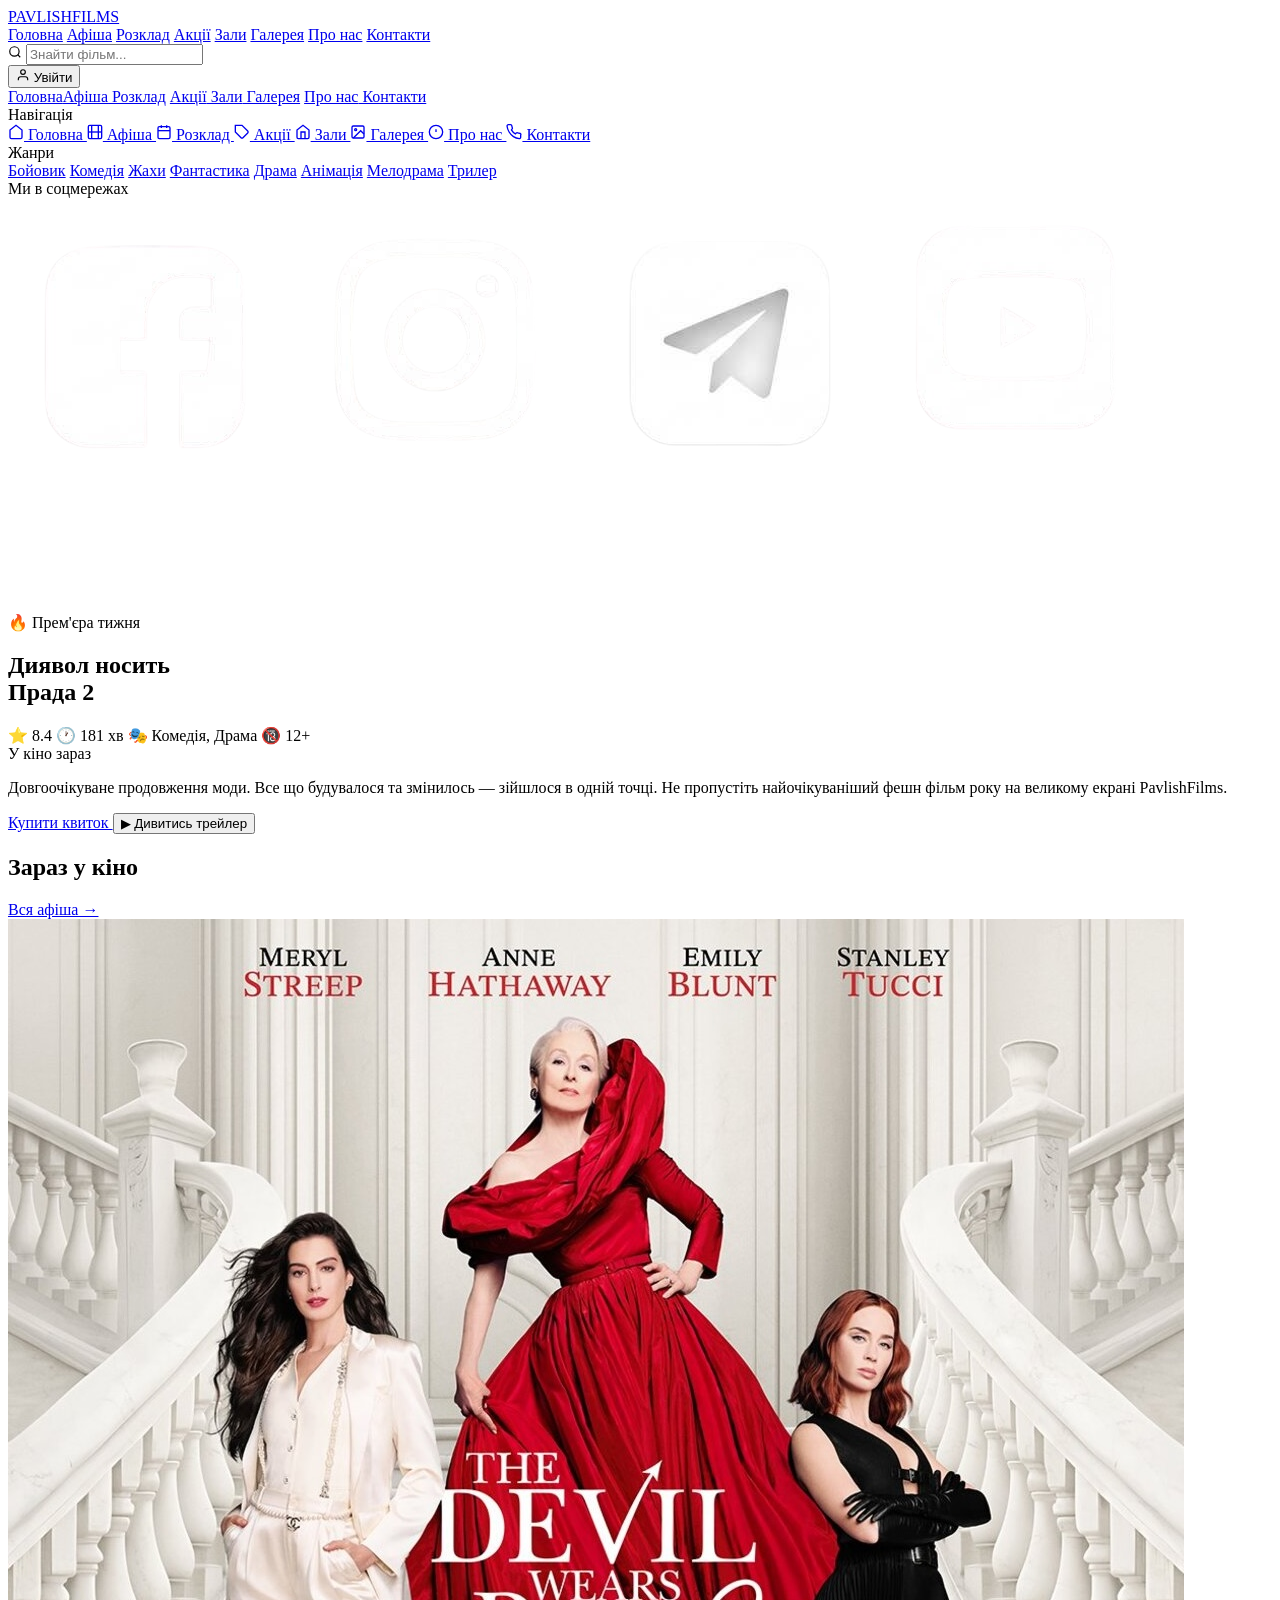
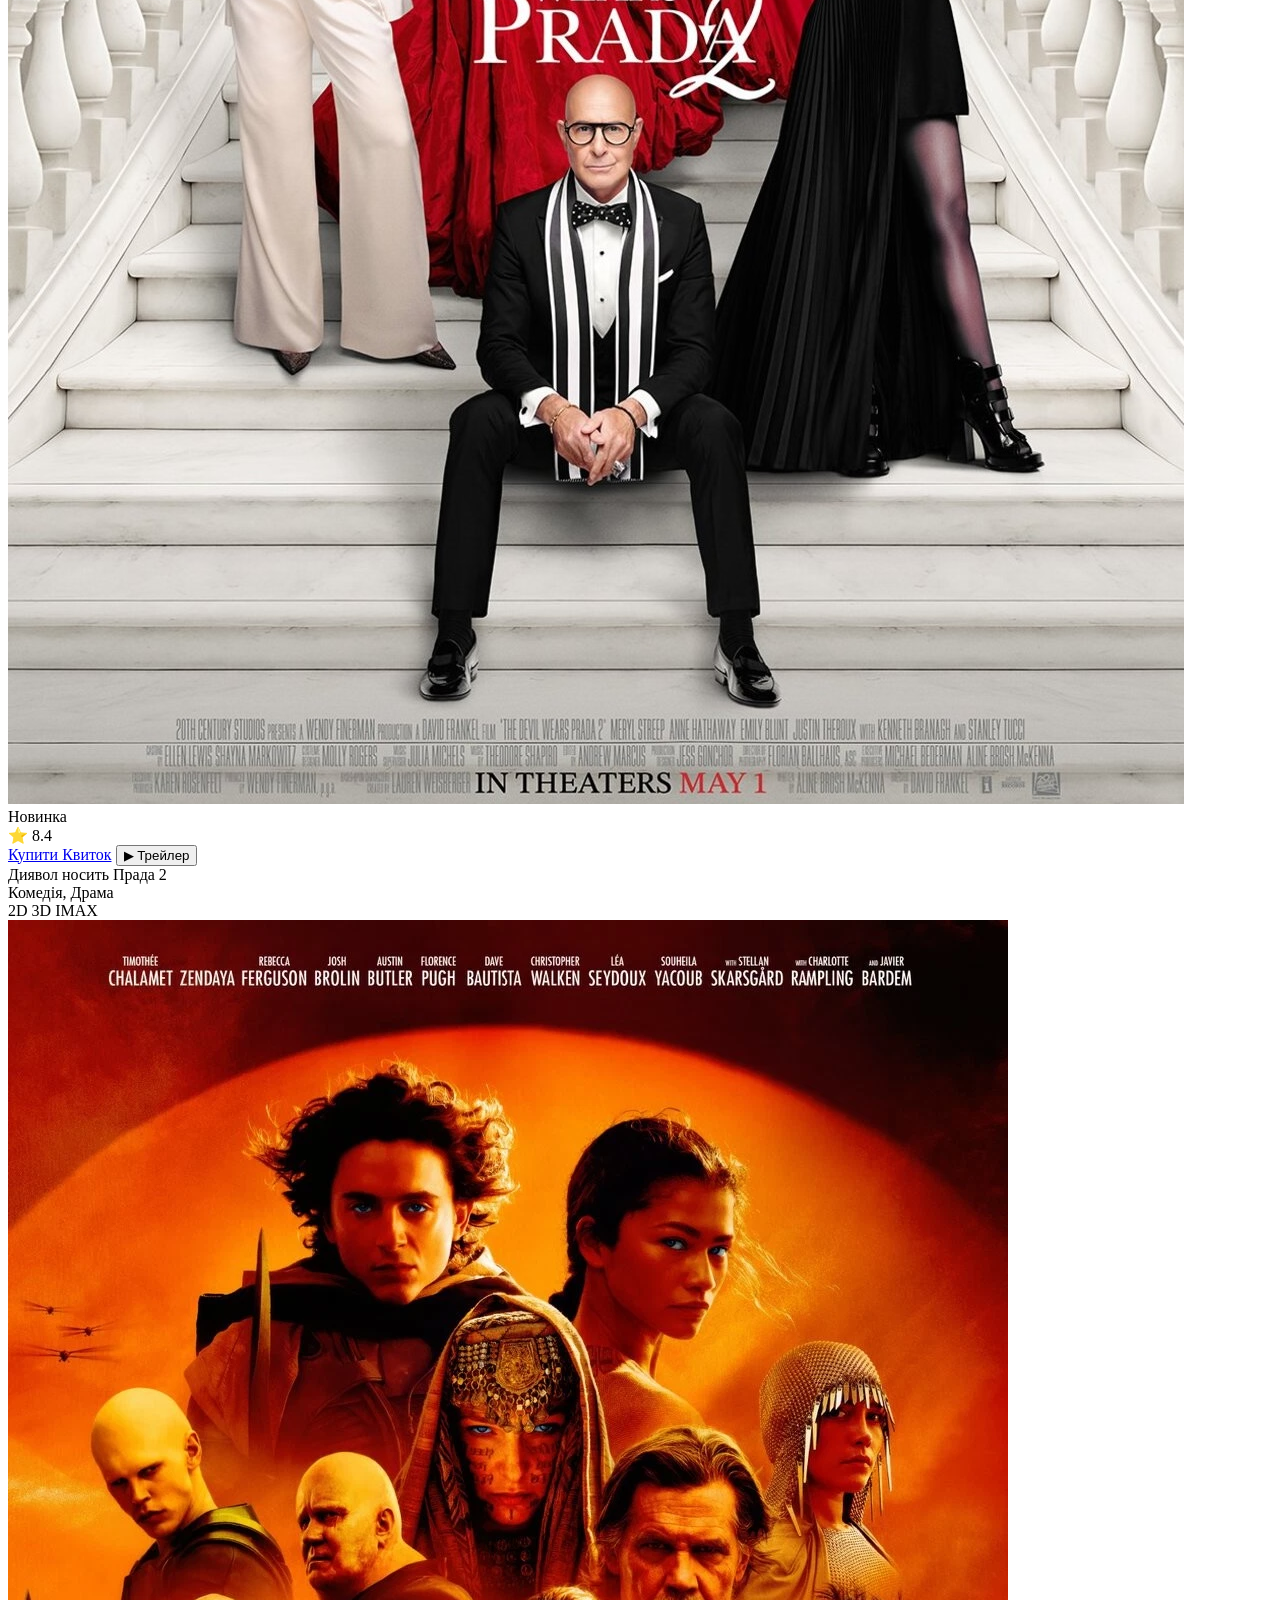
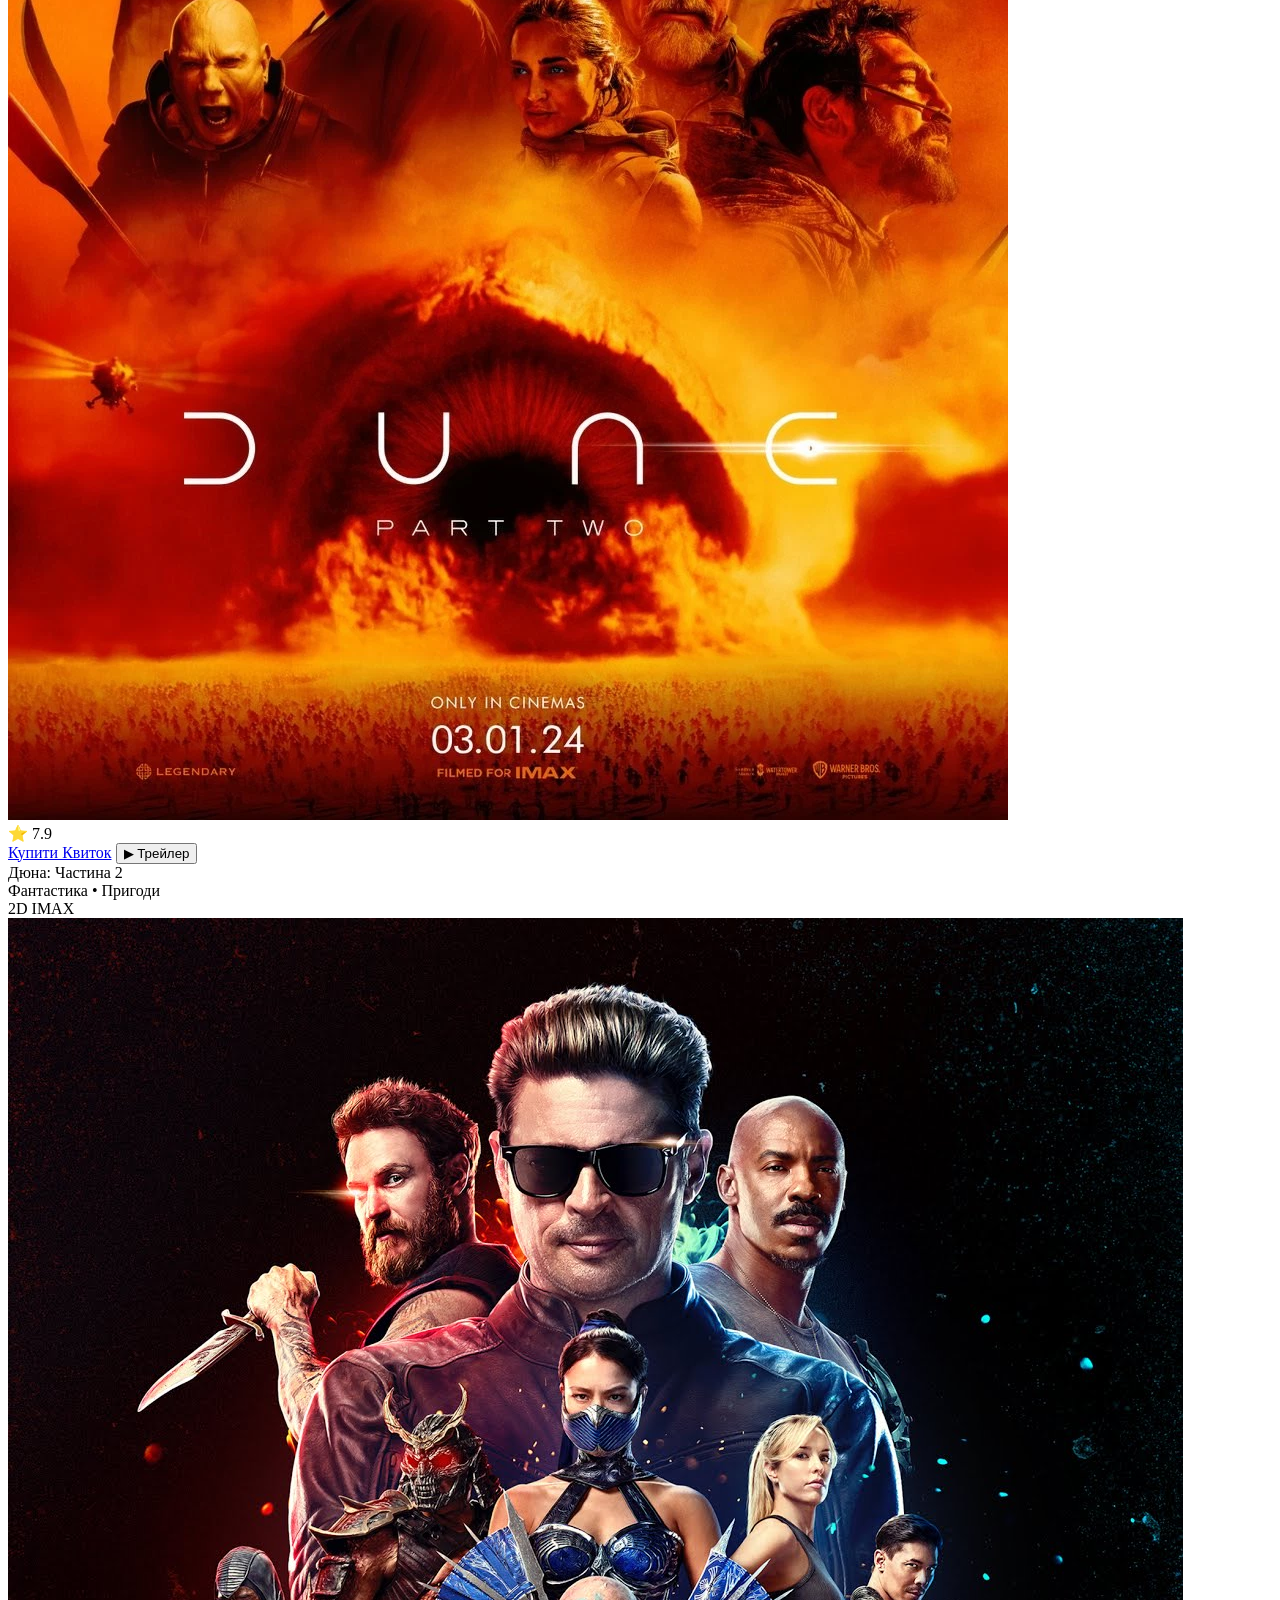
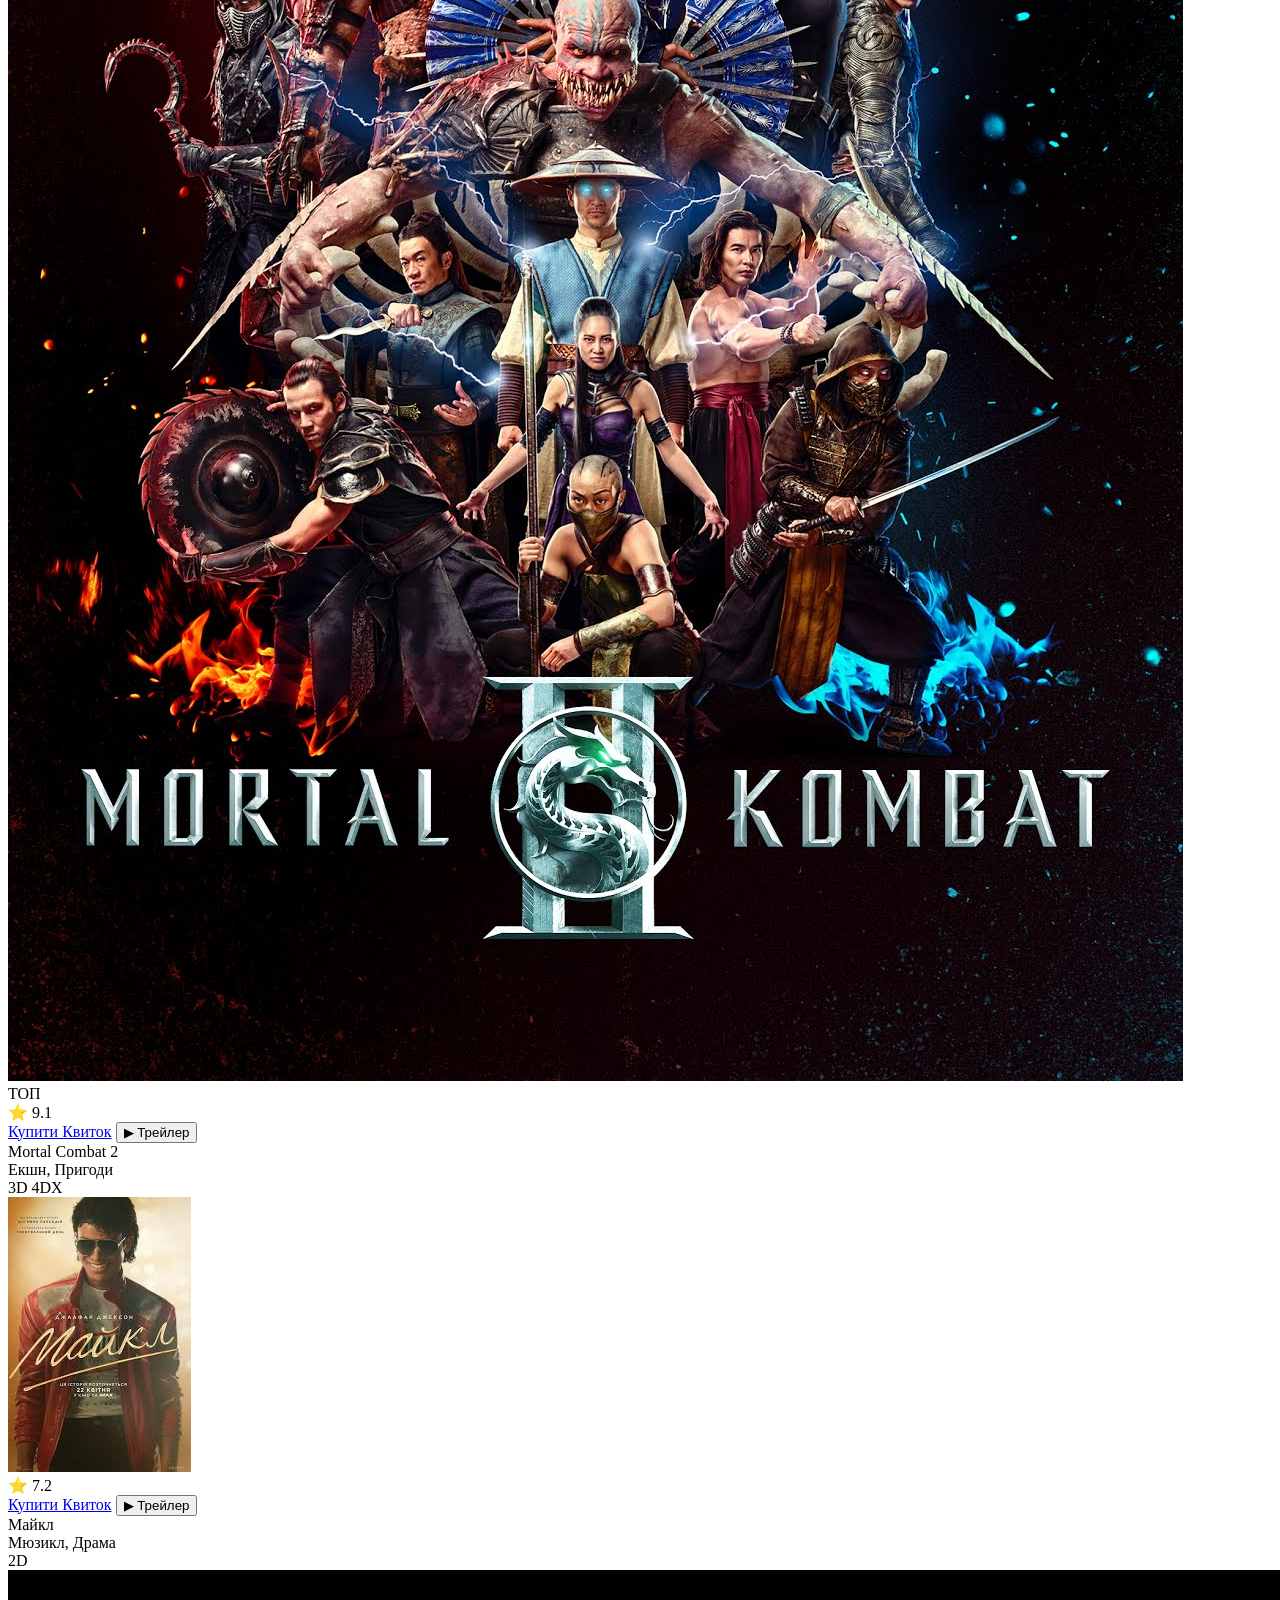
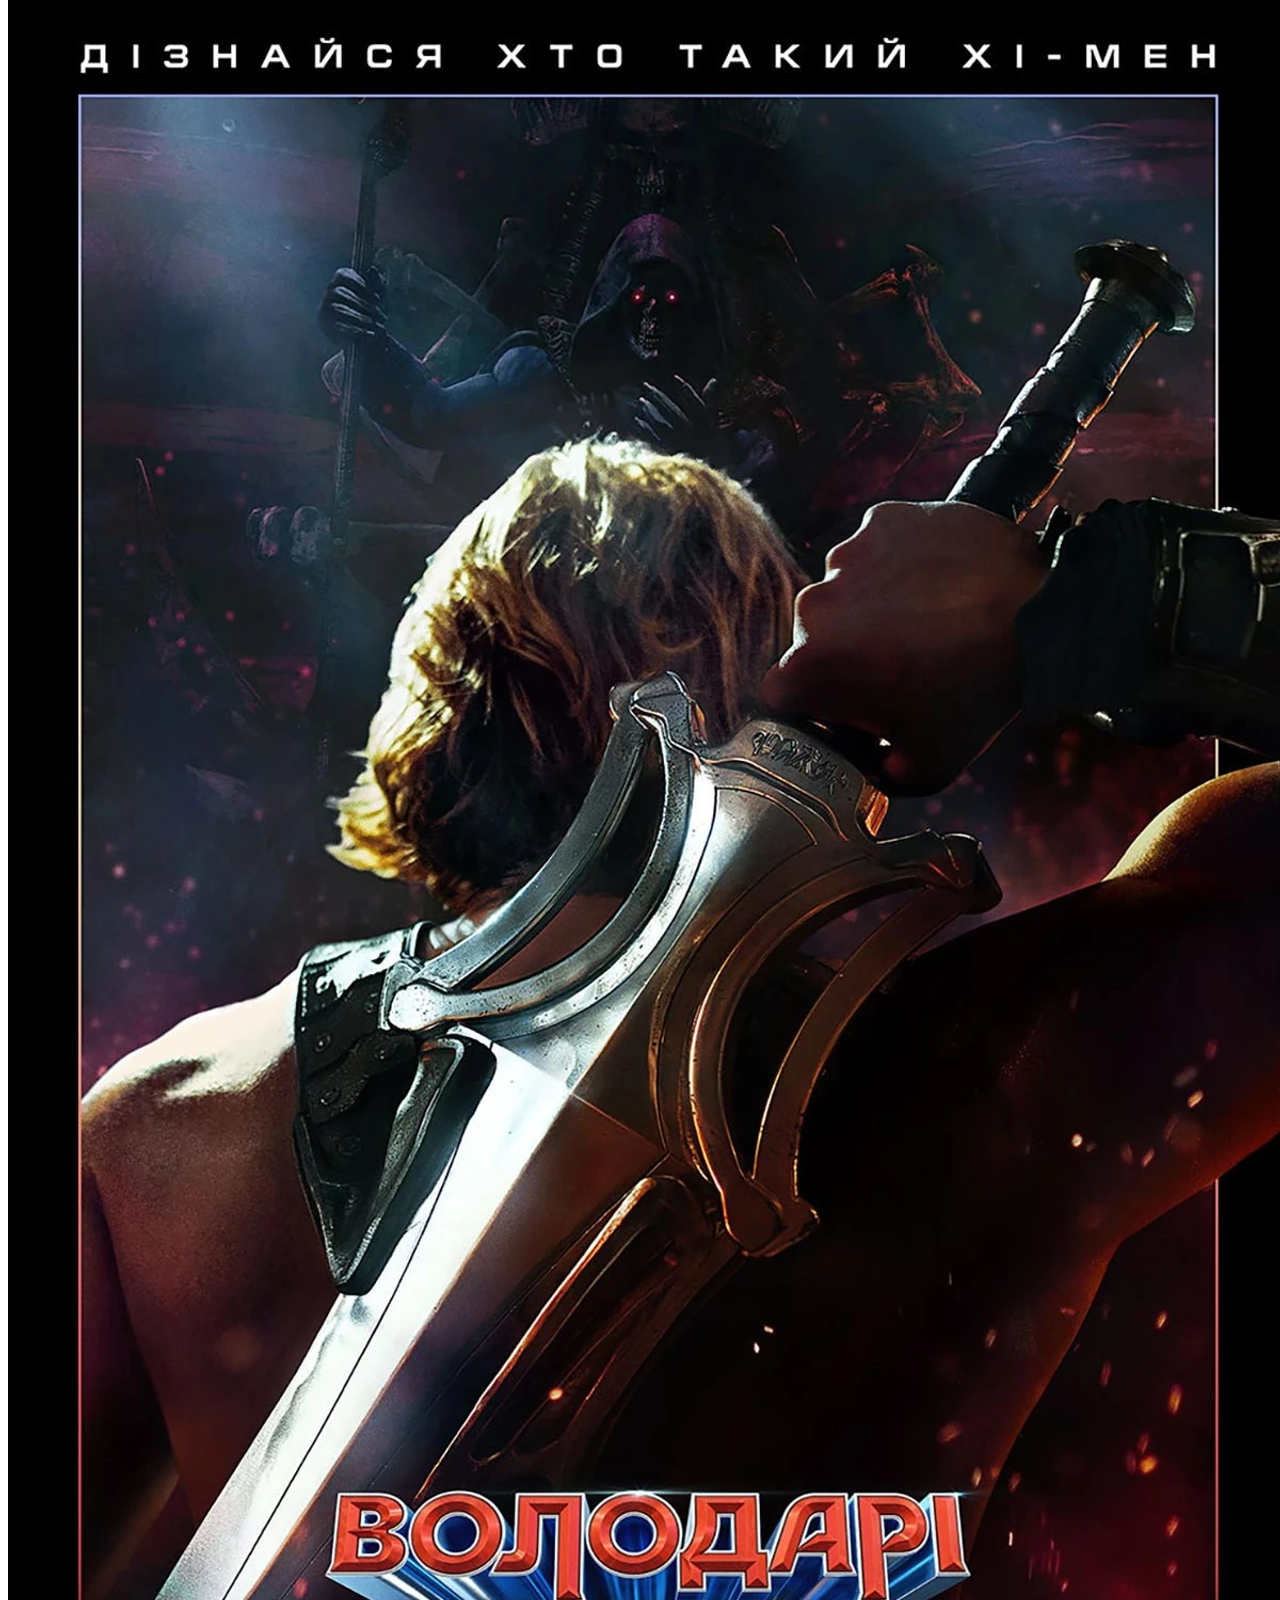
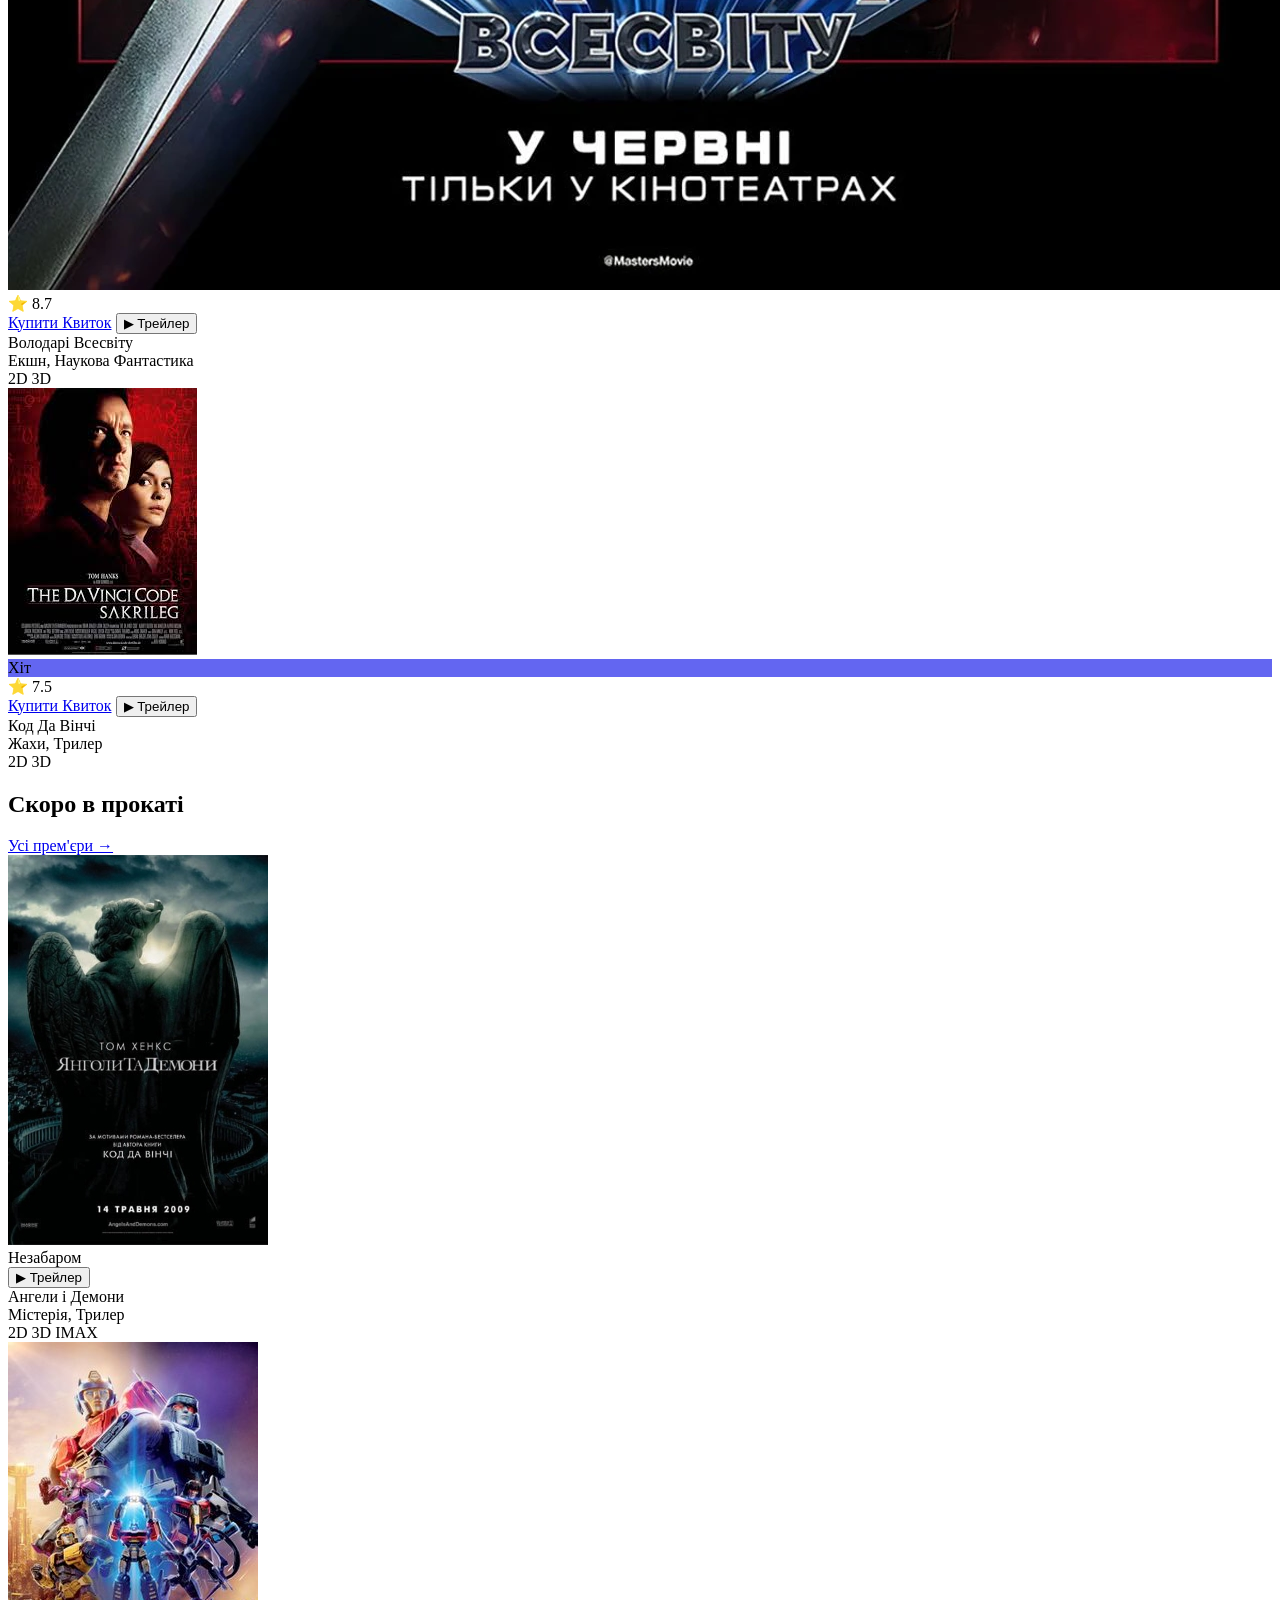
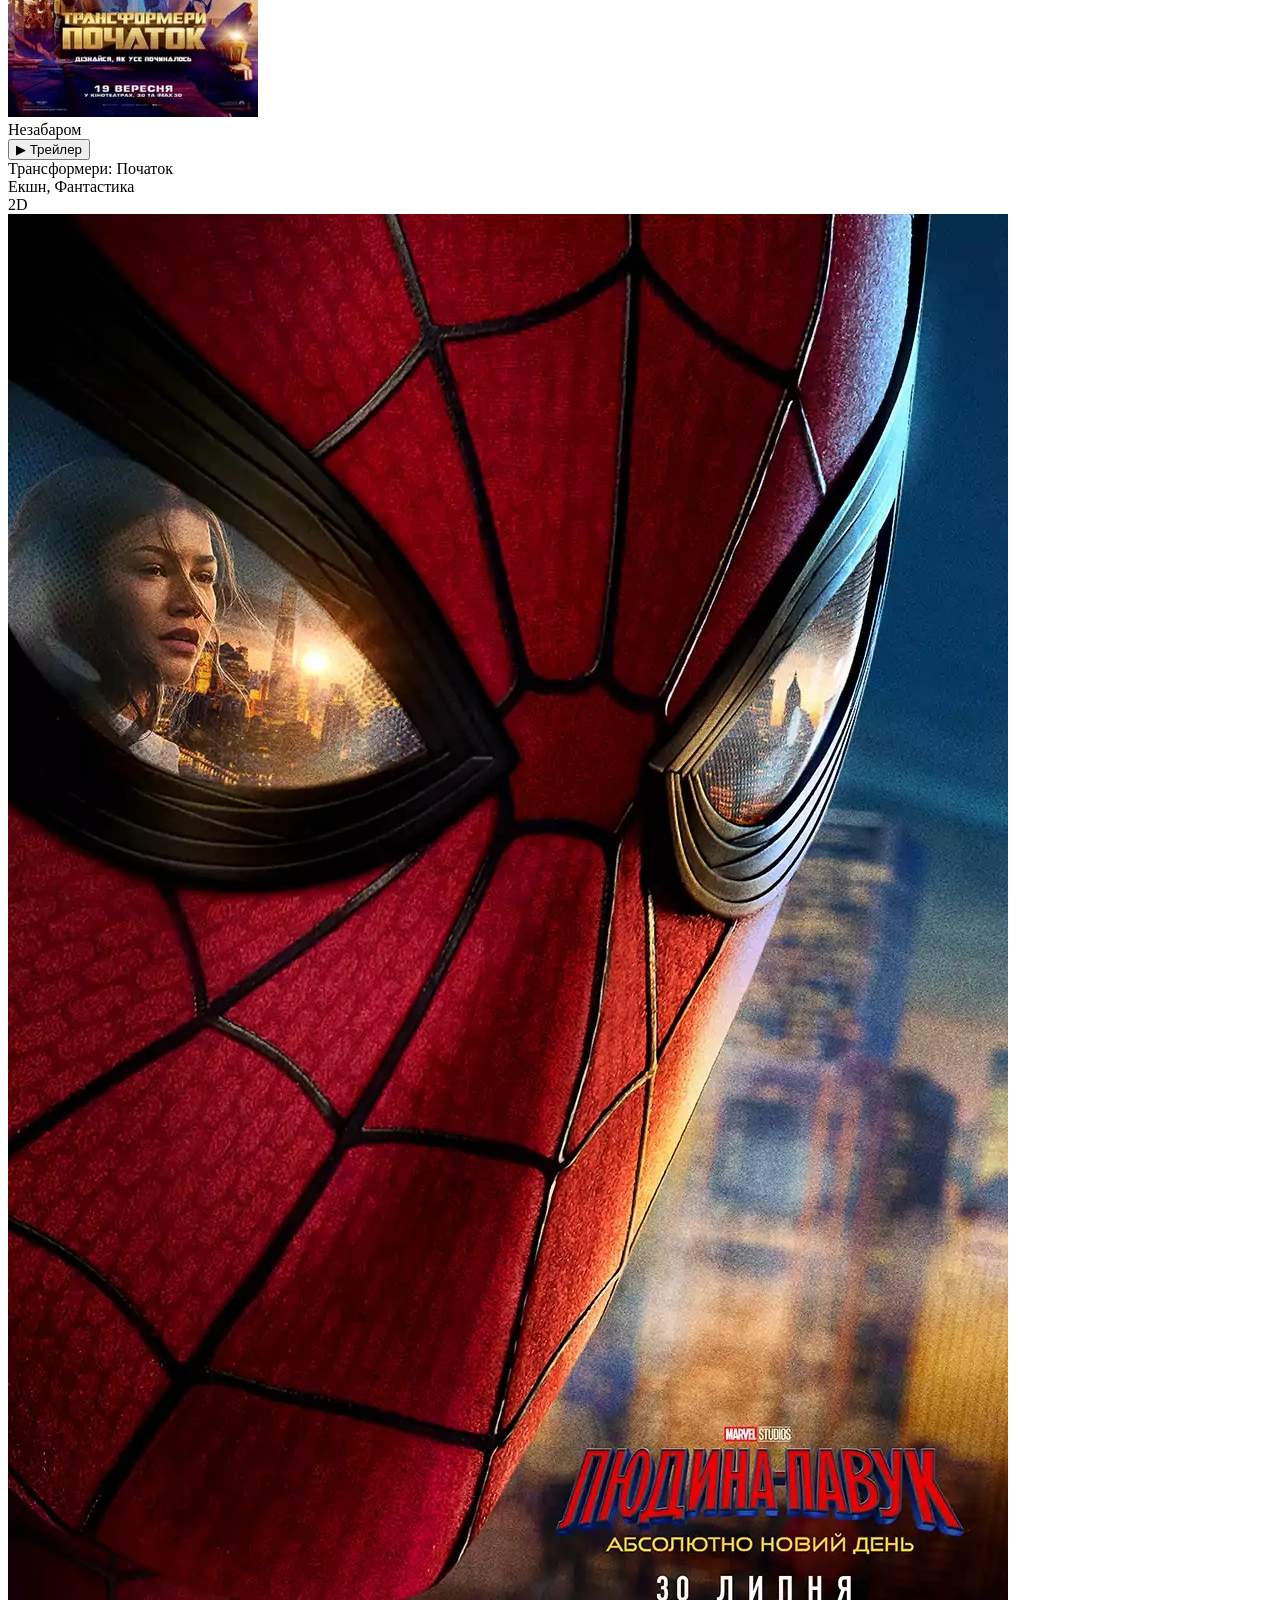
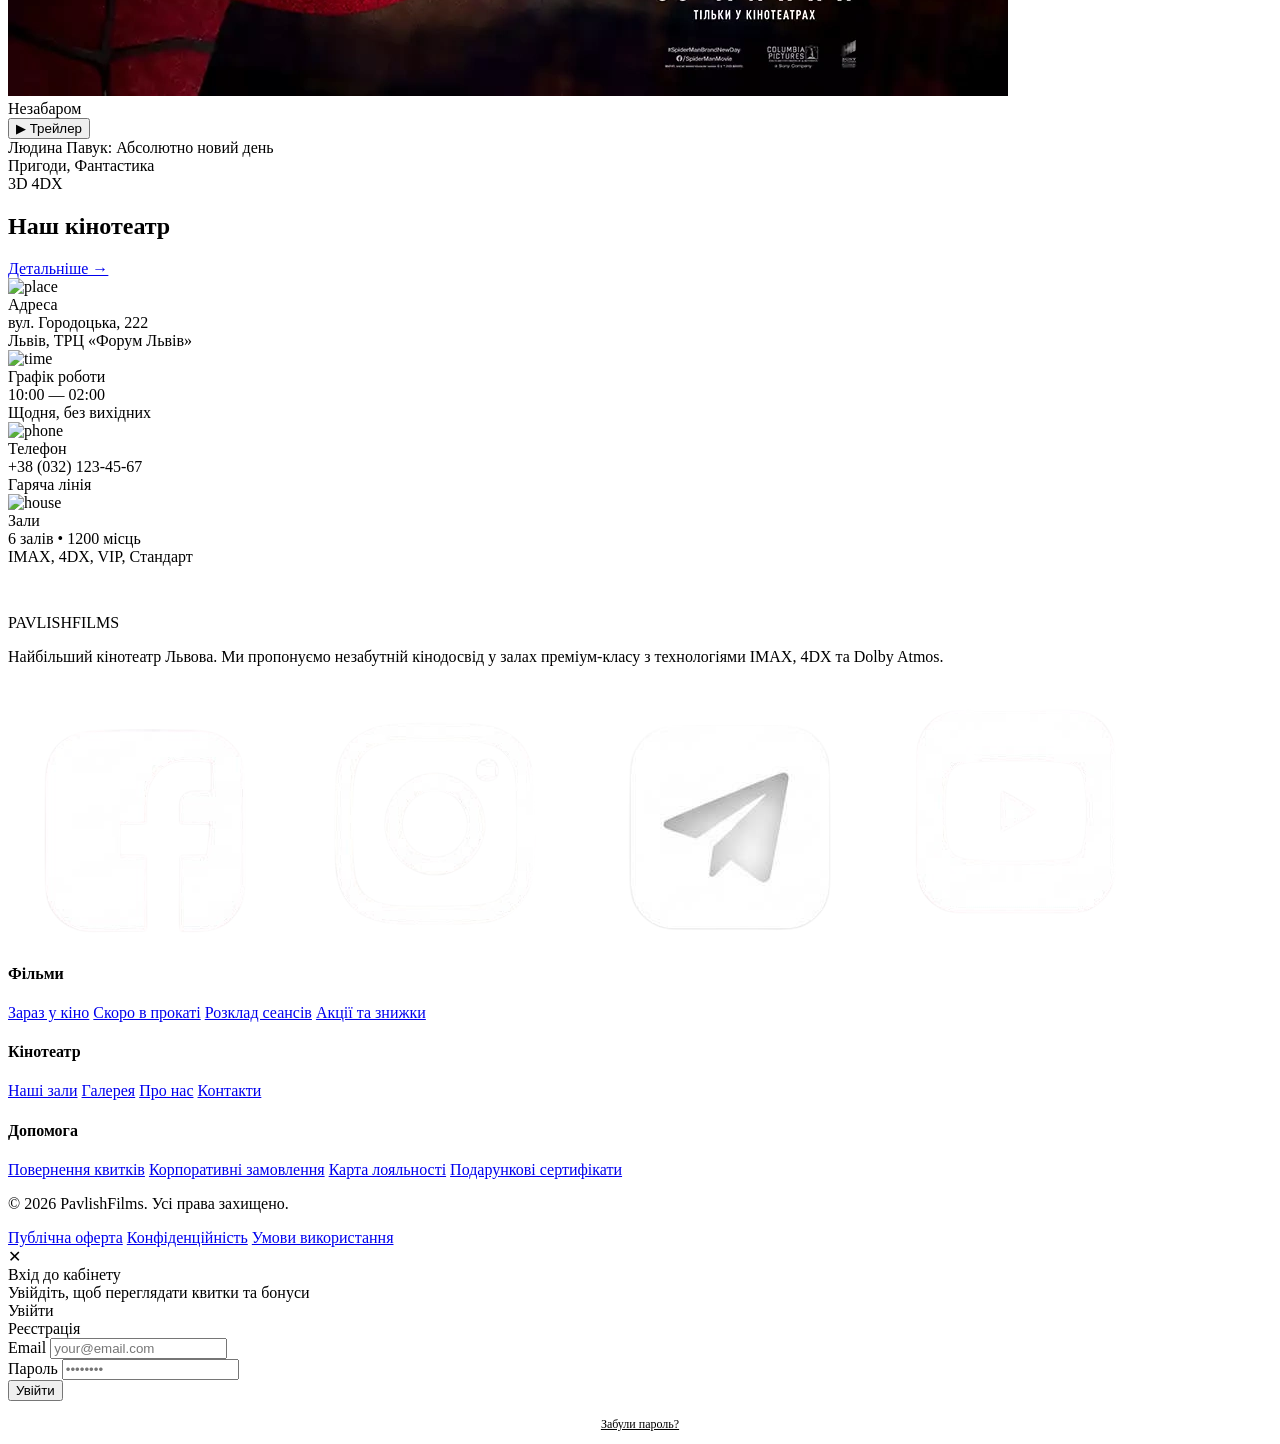
==== index.html @ 94103d4b "Add first part of files" ====
<!DOCTYPE html>
<html lang="uk">
<head>
  <meta charset="UTF-8">
  <meta name="viewport" content="width=device-width, initial-scale=1.0">
  <title>PavlishFilms — Головна</title>
  <link rel="shortcut icon" href="./logo.png" type="image/x-icon">
  <link rel="stylesheet" href="/css/style.css">
</head>
<body>

<!-- TOP NAVIGATION -->
<nav class="top-nav">
  <a href="index.html" class="nav-logo">
    PAVLISH<span>FILMS</span>
  </a>
  <div class="nav-links">
    <a href="index.html" class="active">Головна</a>
    <a href="pages/movies.html">Афіша</a>
    <a href="pages/schedule.html">Розклад</a>
    <a href="pages/promotions.html">Акції</a>
    <a href="pages/halls.html">Зали</a>
    <a href="pages/gallery.html">Галерея</a>
    <a href="pages/about.html">Про нас</a>
    <a href="pages/contacts.html">Контакти</a>
  </div>
  <div class="nav-actions">
    <div class="nav-search">
      <svg width="14" height="14" viewBox="0 0 24 24" fill="none" stroke="currentColor" stroke-width="2"><circle cx="11" cy="11" r="8"/><line x1="21" y1="21" x2="16.65" y2="16.65"/></svg>
      <input type="text" placeholder="Знайти фільм...">
    </div>
<button class="btn-login" id="loginBtn" onclick="openModal('loginModal')">
  <svg width="14" height="14" viewBox="0 0 24 24" fill="none" stroke="currentColor" stroke-width="2"><path d="M20 21v-2a4 4 0 0 0-4-4H8a4 4 0 0 0-4 4v2"/><circle cx="12" cy="7" r="4"/></svg>
  <span>Увійти</span>
</button>
    <div class="hamburger" id="hamburger">
      <span></span><span></span><span></span>
    </div>
  </div>
</nav>

<!-- MOBILE NAV -->
<div class="mobile-nav" id="mobileNav">
  <a href="../index.html">Головна</a><a href="./pages/movies.html">Афіша</a><a href="./pages/schedule.html"> Розклад</a>
  <a href="./pages/promotions.html"> Акції</a><a href="./pages/halls.html"> Зали</a><a href="./pages/gallery.html"> Галерея</a>
  <a href="./pages/about.html"> Про нас</a><a href="./pages/contacts.html"> Контакти</a>
</div>

<!-- LAYOUT -->
<div class="layout">
  <!-- SIDEBAR -->
  <aside class="sidebar">
    <div class="sidebar-section">
      <div class="sidebar-title">Навігація</div>
      <div class="sidebar-links">
        <a href="index.html" class="active">
          <svg width="16" height="16" viewBox="0 0 24 24" fill="none" stroke="currentColor" stroke-width="2"><path d="M3 9l9-7 9 7v11a2 2 0 0 1-2 2H5a2 2 0 0 1-2-2z"/></svg>
          Головна
        </a>
        <a href="pages/movies.html">
          <svg width="16" height="16" viewBox="0 0 24 24" fill="none" stroke="currentColor" stroke-width="2"><rect x="2" y="2" width="20" height="20" rx="2"/><line x1="7" y1="2" x2="7" y2="22"/><line x1="17" y1="2" x2="17" y2="22"/><line x1="2" y1="12" x2="22" y2="12"/></svg>
          Афіша
        </a>
        <a href="pages/schedule.html">
          <svg width="16" height="16" viewBox="0 0 24 24" fill="none" stroke="currentColor" stroke-width="2"><rect x="3" y="4" width="18" height="18" rx="2"/><line x1="16" y1="2" x2="16" y2="6"/><line x1="8" y1="2" x2="8" y2="6"/><line x1="3" y1="10" x2="21" y2="10"/></svg>
          Розклад
        </a>
        <a href="pages/promotions.html">
          <svg width="16" height="16" viewBox="0 0 24 24" fill="none" stroke="currentColor" stroke-width="2"><path d="M20.59 13.41l-7.17 7.17a2 2 0 0 1-2.83 0L2 12V2h10l8.59 8.59a2 2 0 0 1 0 2.82z"/><line x1="7" y1="7" x2="7.01" y2="7"/></svg>
          Акції
        </a>
        <a href="pages/halls.html">
          <svg width="16" height="16" viewBox="0 0 24 24" fill="none" stroke="currentColor" stroke-width="2"><path d="M3 9l9-7 9 7v11a2 2 0 0 1-2 2H5a2 2 0 0 1-2-2z"/><polyline points="9 22 9 12 15 12 15 22"/></svg>
          Зали
        </a>
        <a href="pages/gallery.html">
          <svg width="16" height="16" viewBox="0 0 24 24" fill="none" stroke="currentColor" stroke-width="2"><rect x="3" y="3" width="18" height="18" rx="2"/><circle cx="8.5" cy="8.5" r="1.5"/><polyline points="21 15 16 10 5 21"/></svg>
          Галерея
        </a>
        <a href="pages/about.html">
          <svg width="16" height="16" viewBox="0 0 24 24" fill="none" stroke="currentColor" stroke-width="2"><circle cx="12" cy="12" r="10"/><line x1="12" y1="8" x2="12" y2="12"/><line x1="12" y1="16" x2="12.01" y2="16"/></svg>
          Про нас
        </a>
        <a href="pages/contacts.html">
          <svg width="16" height="16" viewBox="0 0 24 24" fill="none" stroke="currentColor" stroke-width="2"><path d="M22 16.92v3a2 2 0 0 1-2.18 2 19.79 19.79 0 0 1-8.63-3.07A19.5 19.5 0 0 1 4.69 12a19.79 19.79 0 0 1-3.07-8.67A2 2 0 0 1 3.77 1h3a2 2 0 0 1 2 1.72 12.84 12.84 0 0 0 .7 2.81 2 2 0 0 1-.45 2.11L8.09 8.91a16 16 0 0 0 6 6l1.27-1.27a2 2 0 0 1 2.11-.45 12.84 12.84 0 0 0 2.81.7A2 2 0 0 1 22 16.92z"/></svg>
          Контакти
        </a>
      </div>
    </div>

    <div class="sidebar-divider"></div>

    <div class="sidebar-section">
      <div class="sidebar-title">Жанри</div>
      <div class="sidebar-genres">
        <a href="pages/movies.html">Бойовик</a>
        <a href="pages/movies.html">Комедія</a>
        <a href="pages/movies.html">Жахи</a>
        <a href="pages/movies.html">Фантастика</a>
        <a href="pages/movies.html">Драма</a>
        <a href="pages/movies.html">Анімація</a>
        <a href="pages/movies.html">Мелодрама</a>
        <a href="pages/movies.html">Трилер</a>
      </div>
    </div>

    <div class="sidebar-divider"></div>

    <div class="sidebar-section">
      <div class="sidebar-title">Ми в соцмережах</div>
      <div class="sidebar-socials">
        <a href="https://facebook.com" target="_blank" title="Facebook"><img src="./facebook.png" alt=""></a>
        <a href="https://instagram.com" target="_blank" title="Instagram"><img src="./insta.png" alt=""></a>
        <a href="https://t.me" target="_blank" title="Telegram"><img src="./telegram.png" alt=""></a>
        <a href="https://youtube.com" target="_blank" title="YouTube"><img src="./youtube.png" alt=""></a>
      </div>
    </div>
  </aside>

  <!-- MAIN -->
  <main class="main-content">

    <!-- HERO -->
<section class="hero">
  <video class="hero-video" autoplay muted loop playsinline preload="auto">
    <source src="./diiavol-nosit-prada-2-oficiinii-ukrayinski_OiMnDcTt.mp4" type="video/mp4">
    Ваш браузер не підтримує відео.
  </video>

  <div class="hero-overlay"></div>

  <div class="hero-content">
    <div class="hero-badge">🔥 Прем'єра тижня</div>
    <h1 class="hero-title">Диявол носить<br>Прада 2</h1>
    
    <div class="hero-meta">
      <span class="hero-rating">⭐ 8.4</span>
      <span>🕐 181 хв</span>
      <span>🎭 Комедія, Драма</span>
      <span>🔞 12+</span>
      <span><div class="live-badge"><div class="live-dot"></div> У кіно зараз</div></span>
    </div>
    
    <p class="hero-description">
      Довгоочікуване продовження моди. Все що будувалося та змінилось — зійшлося в одній точці. 
      Не пропустіть найочікуваніший фешн фільм року на великому екрані PavlishFilms.
    </p>
    
    <div class="hero-actions">
      <a href="pages/schedule.html" class="btn-primary">
        Купити квиток
      </a>
      
<button class="btn-secondary" data-trailer="./diiavol-nosit-prada-2-oficiinii-ukrayinski_OiMnDcTt.mp4">
  ▶ Дивитись трейлер
</button>
    </div>
  </div>
</section>

    <!-- NOW IN CINEMA -->
    <section>
      <div class="section-header">
        <h2 class="section-title">Зараз у кіно</h2>
        <a href="pages/movies.html" class="section-link">Вся афіша →</a>
      </div>
      <div class="movies-grid">
        <div class="movie-card" data-href="pages/schedule.html">
          <div class="movie-poster">
            <div><img src="./diyavol-nosit-prada1.jpeg" alt="prada"></div>
            <div class="movie-badge">Новинка</div>
            <div class="movie-rating">⭐ 8.4</div>
            <div class="movie-poster-overlay">
              <a href="pages/schedule.html" class="btn-buy-ticket">Купити Квиток</a>
              <button class="btn-trailer">▶ Трейлер</button>
            </div>
          </div>
          <div class="movie-info">
            <div class="movie-title">Диявол носить Прада 2</div>
            <div class="movie-genre">Комедія, Драма</div>
            <div class="movie-formats">
              <span class="format-tag format-2d">2D</span>
              <span class="format-tag format-3d">3D</span>
              <span class="format-tag format-imax">IMAX</span>
            </div>
          </div>
        </div>

        <div class="movie-card" data-href="pages/schedule.html">
          <div class="movie-poster">
            <div><img src="./duna.webp" alt="duna"></div>
            <div class="movie-rating">⭐ 7.9</div>
            <div class="movie-poster-overlay">
              <a href="pages/schedule.html" class="btn-buy-ticket">Купити Квиток</a>
              <button class="btn-trailer" data-trailer="./трейлери/ytdown-youtube-dune-3-official-trailer-2026-media-ubhiz96w6n8-001-1080p_kimJ7Gg1.mp4">▶ Трейлер</button>
            </div>
          </div>
          <div class="movie-info">
            <div class="movie-title">Дюна: Частина 2</div>
            <div class="movie-genre">Фантастика • Пригоди</div>
            <div class="movie-formats">
              <span class="format-tag format-2d">2D</span>
              <span class="format-tag format-imax">IMAX</span>
            </div>
          </div>
        </div>

        <div class="movie-card" data-href="pages/schedule.html">
          <div class="movie-poster">
            <div><img src="./mortal.jfif" alt="mortal"></div>
            <div class="movie-badge badge-gold">ТОП</div>
            <div class="movie-rating">⭐ 9.1</div>
            <div class="movie-poster-overlay">
              <a href="pages/schedule.html" class="btn-buy-ticket">Купити Квиток</a>
              <button class="btn-trailer" data-trailer="./трейлери/ytdown-youtube-mortal-kombat-2-official-final-trailer-2-media-72fh-e6jvnm-001-10_TXSnvNCp.mp4">▶ Трейлер</button>
            </div>
          </div>
          <div class="movie-info">
            <div class="movie-title">Mortal Combat 2</div>
            <div class="movie-genre">Екшн, Пригоди</div>
            <div class="movie-formats">
              <span class="format-tag format-3d">3D</span>
              <span class="format-tag format-4dx">4DX</span>
            </div>
          </div>
        </div>

        <div class="movie-card" data-href="pages/schedule.html">
          <div class="movie-poster">
            <div><img src="./maykl.jfif" alt="maylk"></div>
            <div class="movie-rating">⭐ 7.2</div>
            <div class="movie-poster-overlay">
              <a href="pages/schedule.html" class="btn-buy-ticket">Купити Квиток</a>
              <button class="btn-trailer" data-trailer="./трейлери/ytdown-youtube-michael-official-final-trailer-2026-media-jel06ulwul8-001-1080p_HpMCUUdp.mp4">▶ Трейлер</button>
            </div>
          </div>
          <div class="movie-info">
            <div class="movie-title">Майкл</div>
            <div class="movie-genre">Мюзикл, Драма</div>
            <div class="movie-formats">
              <span class="format-tag format-2d">2D</span>
            </div>
          </div>
        </div>

        <div class="movie-card" data-href="pages/schedule.html">
          <div class="movie-poster">
            <div><img src="./vsesvit.webp" alt="vsesvit"></div>
            <div class="movie-rating">⭐ 8.7</div>
            <div class="movie-poster-overlay">
              <a href="pages/schedule.html" class="btn-buy-ticket">Купити Квиток</a>
              <button class="btn-trailer" data-trailer="./трейлери/ytdown-youtube-masters-of-the-universe-official-trailer-media-snwnfucbl-0-001-10_L1HUINKO.mp4">▶ Трейлер</button>
            </div>
          </div>
          <div class="movie-info">
            <div class="movie-title">Володарі Всесвіту</div>
            <div class="movie-genre">Екшн, Наукова Фантастика</div>
            <div class="movie-formats">
              <span class="format-tag format-2d">2D</span>
              <span class="format-tag format-3d">3D</span>
            </div>
          </div>
        </div>

        <div class="movie-card" data-href="pages/schedule.html">
          <div class="movie-poster">
            <div><img src="./da vinci.jfif" alt="da vinci"></div>
            <div class="movie-badge" style="background:#6366f1">Хіт</div>
            <div class="movie-rating">⭐ 7.5</div>
            <div class="movie-poster-overlay">
              <a href="pages/schedule.html" class="btn-buy-ticket">Купити Квиток</a>
              <button class="btn-trailer" data-trailer="./трейлери/ytdown-youtube-the-da-vinci-code-official-trailer-2006-media-5su9mt8829k-001-10_mnfcfIyE.mp4">▶ Трейлер</button>
            </div>
          </div>
          <div class="movie-info">
            <div class="movie-title">Код Да Вінчі</div>
            <div class="movie-genre">Жахи, Трилер</div>
            <div class="movie-formats">
              <span class="format-tag format-2d">2D</span>
              <span class="format-tag format-3d">3D</span>
            </div>
          </div>
        </div>
      </div>
    </section>

    <!-- COMING SOON -->
    <section>
      <div class="section-header">
        <h2 class="section-title">Скоро в прокаті</h2>
        <a href="pages/movies.html" class="section-link">Усі прем'єри →</a>
      </div>
      <div class="movies-grid">
        <div class="movie-card">
          <div class="movie-poster">
            <div><img src="./Angely_i_demony.jpg" alt="angel"></div>
            <div class="movie-badge badge-soon">Незабаром</div>
            <div class="movie-poster-overlay">
              <button class="btn-trailer" data-trailer="./трейлери/ytdown-youtube-angels-demons-in-theaters-5-15-09-media-ekftp1uqg1o-001-1080p_m6Y2mTqE.mp4">▶ Трейлер</button>
            </div>
          </div>
          <div class="movie-info">
            <div class="movie-title">Ангели і Демони</div>
            <div class="movie-genre">Містерія, Трилер</div>
            <div class="movie-formats">
              <span class="format-tag format-2d">2D</span>
              <span class="format-tag format-3d">3D</span>
              <span class="format-tag format-imax">IMAX</span>
            </div>
          </div>
        </div>
        <div class="movie-card">
          <div class="movie-poster">
            <div><img src="./Трансформери_Початок_-_постер.jpg" alt="transformer"></div>
            <div class="movie-badge badge-soon">Незабаром</div>
            <div class="movie-poster-overlay">
              <button class="btn-trailer" data-trailer="./трейлери/ytdown-youtube-transformers-one-official-trailer-2024-h-media-0rmjxxkdrsm-001-10_ZJxefe66.mp4">▶ Трейлер</button>
            </div>
          </div>
          <div class="movie-info">
            <div class="movie-title">Трансформери: Початок</div>
            <div class="movie-genre">Екшн, Фантастика</div>
            <div class="movie-formats">
              <span class="format-tag format-2d">2D</span>
            </div>
          </div>
        </div>
        <div class="movie-card">
          <div class="movie-poster">
            <div><img src="./sprider.webp" alt="spider"></div>
            <div class="movie-badge badge-soon">Незабаром</div>
            <div class="movie-poster-overlay">
              <button class="btn-trailer" data-trailer="./трейлери/ytdown-youtube-spider-man-brand-new-day-official-traile-media-tt5f0dqowja-001-10_CSfU6tvU.mp4">▶ Трейлер</button>
            </div>
          </div>
          <div class="movie-info">
            <div class="movie-title">Людина Павук: Абсолютно новий день</div>
            <div class="movie-genre">Пригоди, Фантастика</div>
            <div class="movie-formats">
              <span class="format-tag format-3d">3D</span>
              <span class="format-tag format-4dx">4DX</span>
            </div>
          </div>
        </div>
      </div>
    </section>

    <!-- QUICK INFO -->
    <section style="margin-bottom:48px">
      <div class="section-header">
        <h2 class="section-title">Наш кінотеатр</h2>
        <a href="pages/about.html" class="section-link">Детальніше →</a>
      </div>
      <div class="info-grid">
        <div class="info-card">
          <div class="info-icon"><img src="./icons/place-removebg-preview.png" alt="place"></div>
          <div>
            <div class="info-title">Адреса</div>
            <div class="info-text">вул. Городоцька, 222</div>
            <div class="info-sub">Львів, ТРЦ «Форум Львів»</div>
          </div>
        </div>
        <div class="info-card">
          <div class="info-icon"><img src="./icons//time-removebg-preview.png" alt="time"></div>
          <div>
            <div class="info-title">Графік роботи</div>
            <div class="info-text">10:00 — 02:00</div>
            <div class="info-sub">Щодня, без вихідних</div>
          </div>
        </div>
        <div class="info-card">
          <div class="info-icon"><img src="./icons//phone-removebg-preview.png" alt="phone"></div>
          <div>
            <div class="info-title">Телефон</div>
            <div class="info-text">+38 (032) 123-45-67</div>
            <div class="info-sub">Гаряча лінія</div>
          </div>
        </div>
        <div class="info-card">
          <div class="info-icon"><img src="./icons/house-removebg-preview.png" alt="house"></div>
          <div>
            <div class="info-title">Зали</div>
            <div class="info-text">6 залів • 1200 місць</div>
            <div class="info-sub">IMAX, 4DX, VIP, Стандарт</div>
          </div>
        </div>
      </div>
    </section>

  </main>
</div>

<!-- FOOTER -->
<footer class="footer">
  <div class="footer-top">
    <div>
      <div class="footer-brand-name">PAVLISH<span>FILMS</span></div>
      <p class="footer-brand-desc">Найбільший кінотеатр Львова. Ми пропонуємо незабутній кінодосвід у залах преміум-класу з технологіями IMAX, 4DX та Dolby Atmos.</p>
      <div class="footer-socials">
        <a href="https://facebook.com" target="_blank"><img src="./facebook.png" alt="facebook"></a>
        <a href="https://instagram.com" target="_blank"><img src="./insta.png" alt="insta"></a>
        <a href="https://t.me" target="_blank"><img src="./telegram.png" alt="telegram"></a>
        <a href="https://youtube.com" target="_blank"><img src="./youtube.png" alt="youtube"></a>
      </div>
    </div>
    <div class="footer-col">
      <h4>Фільми</h4>
      <a href="pages/movies.html">Зараз у кіно</a>
      <a href="pages/movies.html">Скоро в прокаті</a>
      <a href="pages/schedule.html">Розклад сеансів</a>
      <a href="pages/promotions.html">Акції та знижки</a>
    </div>
    <div class="footer-col">
      <h4>Кінотеатр</h4>
      <a href="pages/halls.html">Наші зали</a>
      <a href="pages/gallery.html">Галерея</a>
      <a href="pages/about.html">Про нас</a>
      <a href="pages/contacts.html">Контакти</a>
    </div>
    <div class="footer-col">
      <h4>Допомога</h4>
      <a href="#">Повернення квитків</a>
      <a href="#">Корпоративні замовлення</a>
      <a href="#">Карта лояльності</a>
      <a href="#">Подарункові сертифікати</a>
    </div>
  </div>
  <div class="footer-bottom">
    <p>© 2026 PavlishFilms. Усі права захищено.</p>
    <div class="footer-bottom-links">
      <a href="#">Публічна оферта</a>
      <a href="#">Конфіденційність</a>
      <a href="#">Умови використання</a>
    </div>
  </div>
</footer>

<!-- LOGIN MODAL -->
<div class="modal-overlay" id="loginModal">
  <div class="modal">
    <div class="modal-close" onclick="closeModal('loginModal')">✕</div>
    <div class="modal-title">Вхід до кабінету</div>
    <div class="modal-subtitle">Увійдіть, щоб переглядати квитки та бонуси</div>
    <div class="modal-tabs">
      <div class="modal-tab active">Увійти</div>
      <div class="modal-tab">Реєстрація</div>
    </div>
    <div class="form-group">
      <label>Email</label>
      <input type="email" placeholder="your@email.com">
    </div>
    <div class="form-group">
      <label>Пароль</label>
      <input type="password" placeholder="••••••••">
    </div>
    <button class="form-submit" onclick="handleLogin()">Увійти</button>
    <p style="text-align:center;margin-top:16px;font-size:12px;color:var(--text-muted)">
      <a href="#" style="color:var(--accent)">Забули пароль?</a>
    </p>
  </div>
</div>

<!-- TRAILER MODAL -->
<div id="trailerModal" style="display:none;position:fixed;top:0;left:0;width:100%;height:100%;background:rgba(0,0,0,0.85);z-index:9999;align-items:center;justify-content:center;">
  <div style="max-width:800px;width:90%;position:relative;background:#000;border-radius:12px;overflow:hidden;">
    <div onclick="closeTrailer()" style="position:absolute;top:10px;right:14px;z-index:10;color:#fff;font-size:20px;cursor:pointer;background:rgba(0,0,0,0.7);border-radius:50%;width:34px;height:34px;display:flex;align-items:center;justify-content:center;">✕</div>
    <video id="trailerFrame" width="100%" height="450" controls style="display:block;background:#000;"></video>
  </div>
</div>

<script src="js/main.js"></script>
</body>
</html>
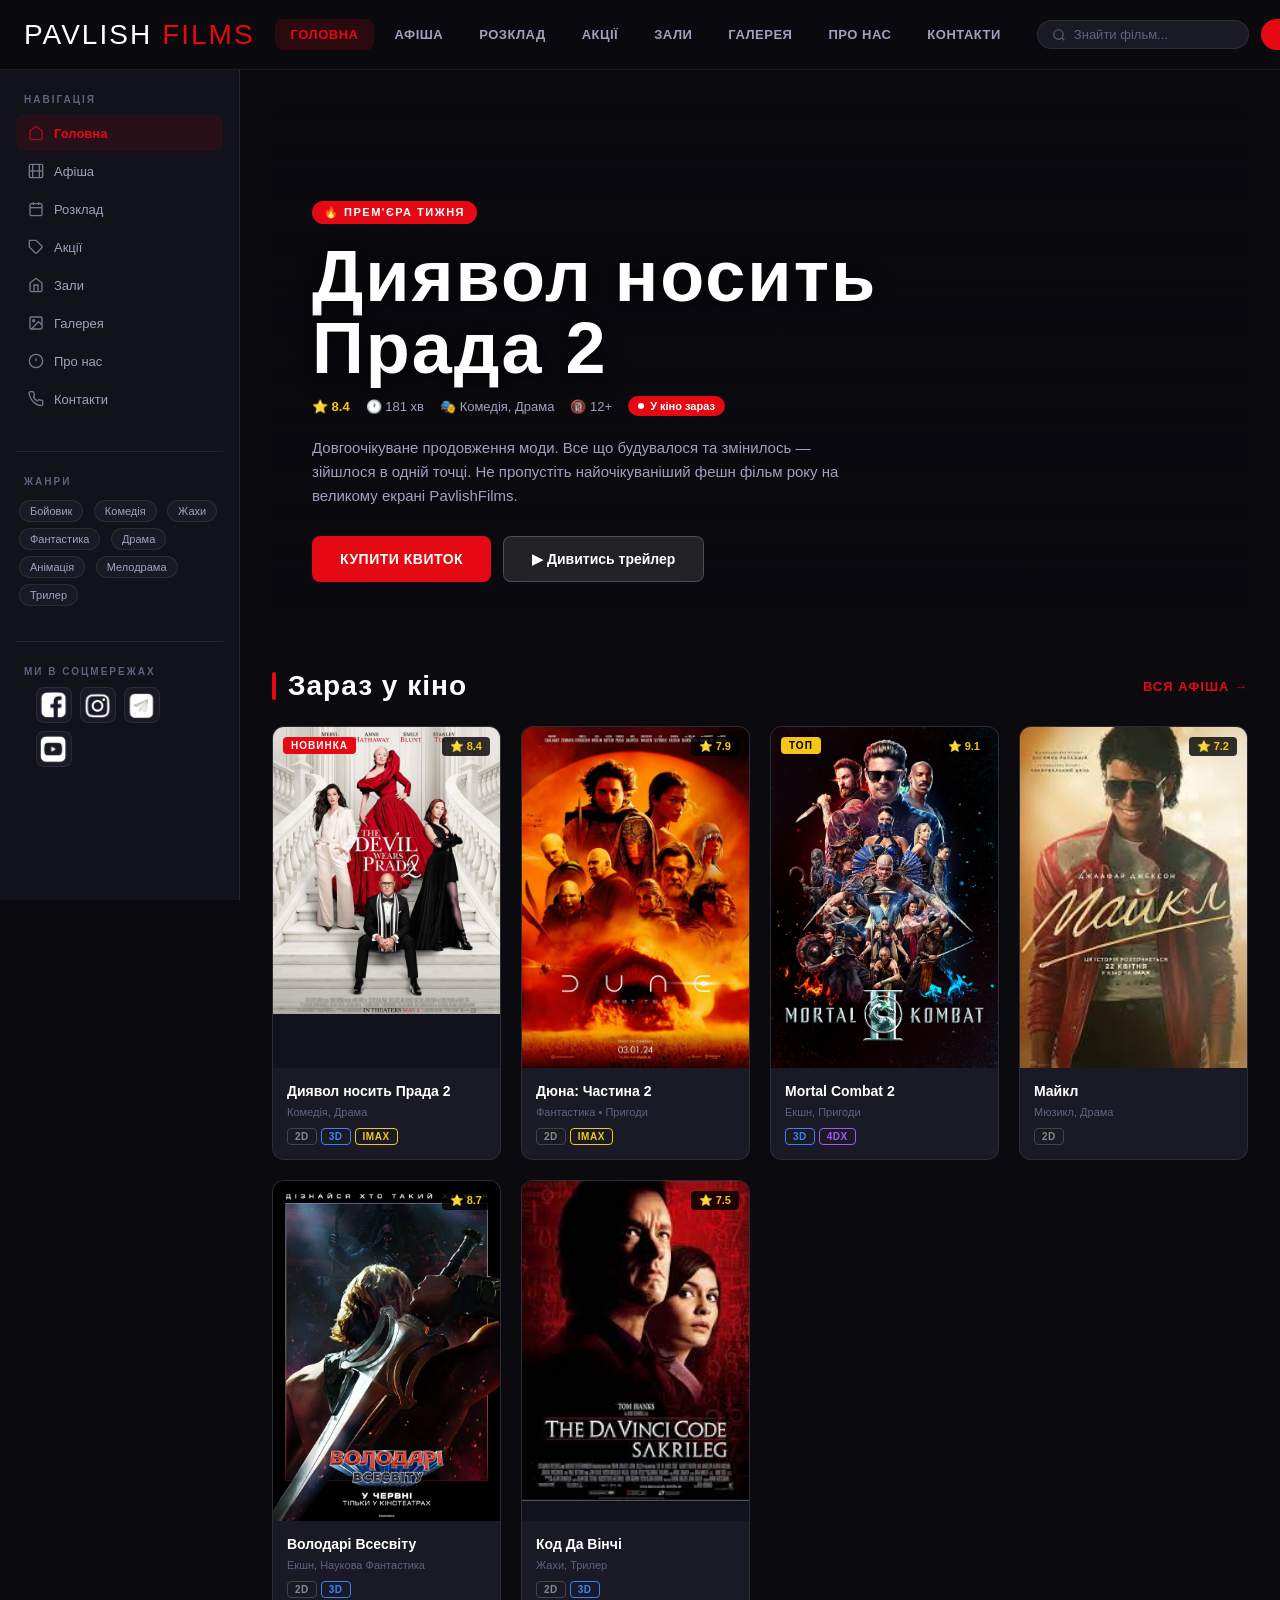
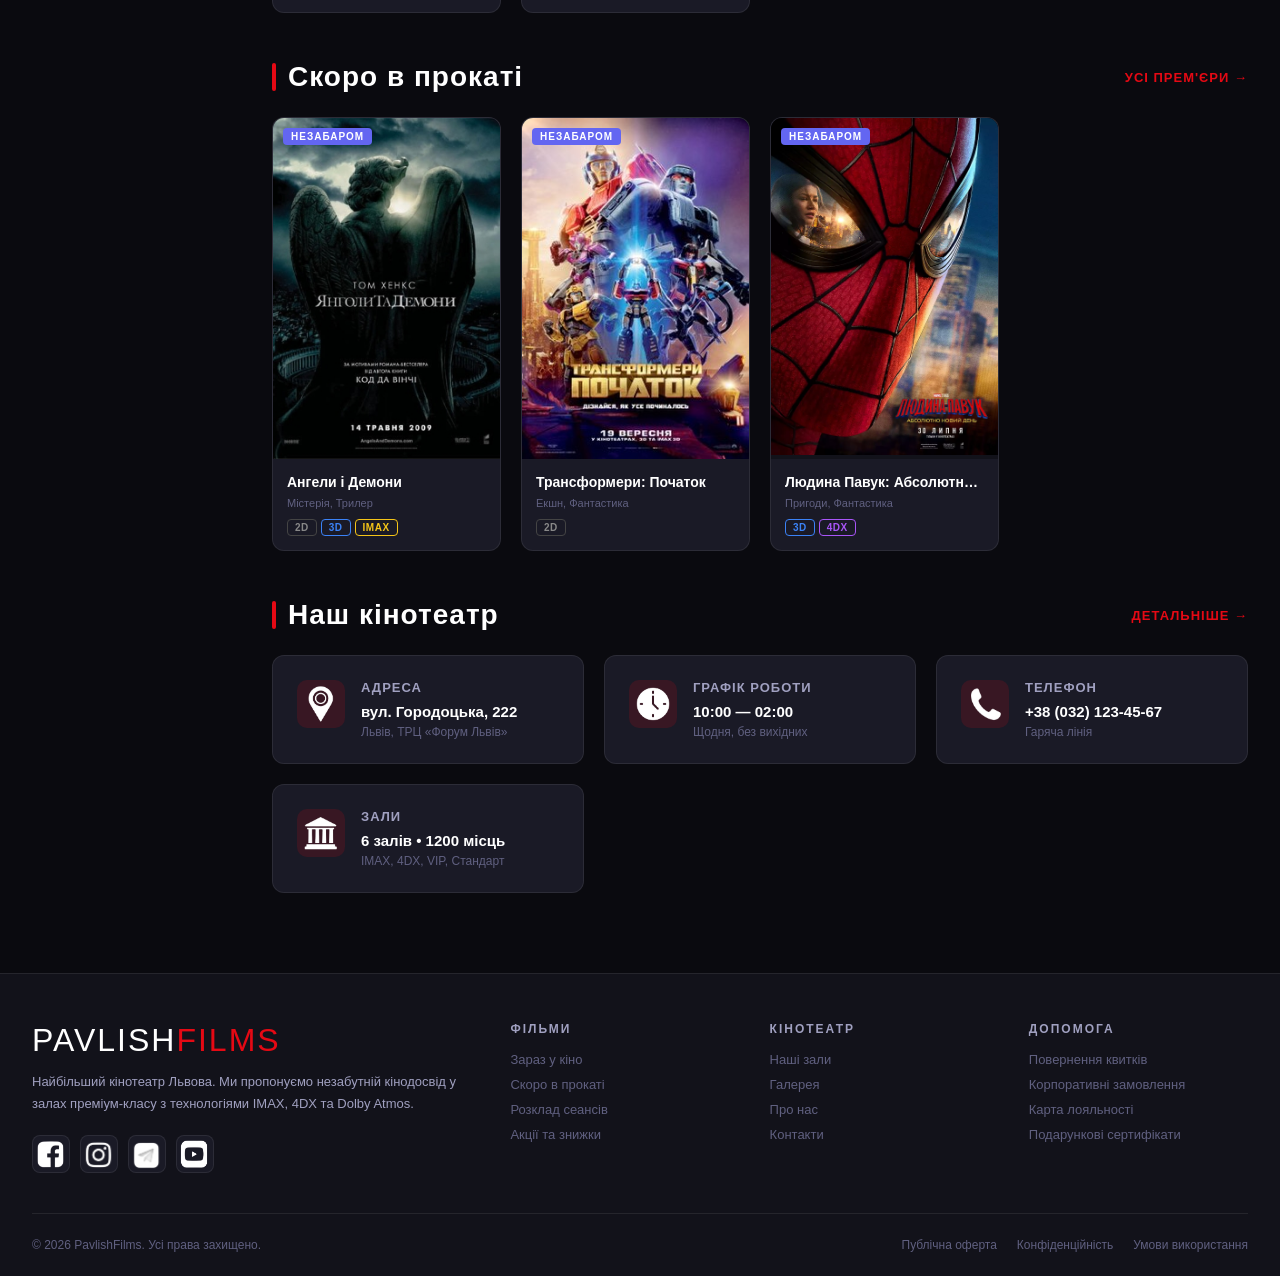
==== commit ea6d92f9: "finish3" ====
--- a/index.html
+++ b/index.html
@@ -5,7 +5,7 @@
   <meta name="viewport" content="width=device-width, initial-scale=1.0">
   <title>PavlishFilms — Головна</title>
   <link rel="shortcut icon" href="./logo.png" type="image/x-icon">
-  <link rel="stylesheet" href="/css/style.css">
+  <link rel="stylesheet" href="./css/style.css">
 </head>
 <body>
 
--- a/css/style.css
+++ b/css/style.css
@@ -0,0 +1,1600 @@
+/* ===== CSS VARIABLES ===== */
+:root {
+  --bg-primary: #0a0a0f;
+  --bg-secondary: #12121a;
+  --bg-card: #1a1a26;
+  --bg-card-hover: #22223a;
+  --accent: #e50914;
+  --accent-hover: #ff1f2e;
+  --accent-gold: #f5c518;
+  --text-primary: #ffffff;
+  --text-secondary: #a0a0c0;
+  --text-muted: #606080;
+  --border: rgba(255,255,255,0.08);
+  --border-accent: rgba(229,9,20,0.4);
+  --shadow: 0 8px 32px rgba(0,0,0,0.6);
+  --shadow-accent: 0 0 40px rgba(229,9,20,0.3);
+  --radius: 12px;
+  --radius-sm: 8px;
+  --nav-height: 70px;
+  --sidebar-width: 240px;
+  --font-display: 'Bebas Neue', 'Impact', sans-serif;
+  --font-body: 'Montserrat', 'Segoe UI', sans-serif;
+  --transition: all 0.3s cubic-bezier(0.4, 0, 0.2, 1);
+}
+
+/* ===== RESET & BASE ===== */
+*, *::before, *::after { margin: 0; padding: 0; box-sizing: border-box; }
+
+html { scroll-behavior: smooth; }
+
+body {
+  font-family: var(--font-body);
+  background: var(--bg-primary);
+  color: var(--text-primary);
+  min-height: 100vh;
+  overflow-x: hidden;
+}
+
+a { color: inherit; text-decoration: none; }
+img { max-width: 100%; }
+ul { list-style: none; }
+button { cursor: pointer; border: none; background: none; font-family: inherit; }
+
+/* ===== SCROLLBAR ===== */
+::-webkit-scrollbar { width: 6px; }
+::-webkit-scrollbar-track { background: var(--bg-secondary); }
+::-webkit-scrollbar-thumb { background: var(--accent); border-radius: 3px; }
+
+/* ===== GOOGLE FONTS ===== */
+@import url('https://fonts.googleapis.com/css2?family=Bebas+Neue&family=Montserrat:wght@300;400;500;600;700;800&display=swap');
+
+/* ===== TOP NAVIGATION (HORIZONTAL) ===== */
+.top-nav {
+  position: fixed;
+  top: 0; left: 0; right: 0;
+  height: var(--nav-height);
+  background: rgba(10,10,15,0.95);
+  backdrop-filter: blur(20px);
+  border-bottom: 1px solid var(--border);
+  display: flex;
+  align-items: center;
+  justify-content: space-between;
+  padding: 0 24px;
+  z-index: 1000;
+  gap: 20px;
+}
+
+.nav-logo {
+  display: flex;
+  align-items: center;
+  gap: 10px;
+  font-family: var(--font-display);
+  font-size: 28px;
+  letter-spacing: 2px;
+  color: var(--text-primary);
+  white-space: nowrap;
+}
+
+.nav-logo span { color: var(--accent); }
+
+.nav-logo-icon {
+  width: 36px; height: 36px;
+  background: var(--accent);
+  border-radius: 8px;
+  display: flex;
+  align-items: center;
+  justify-content: center;
+  font-size: 20px;
+}
+
+.nav-links {
+  display: flex;
+  align-items: center;
+  gap: 4px;
+  flex: 1;
+  justify-content: center;
+}
+
+.nav-links a {
+  padding: 8px 16px;
+  border-radius: var(--radius-sm);
+  font-size: 13px;
+  font-weight: 600;
+  letter-spacing: 0.5px;
+  color: var(--text-secondary);
+  transition: var(--transition);
+  white-space: nowrap;
+  text-transform: uppercase;
+}
+
+.nav-links a:hover,
+.nav-links a.active {
+  color: var(--text-primary);
+  background: rgba(229,9,20,0.15);
+  color: var(--accent);
+}
+
+.nav-actions {
+  display: flex;
+  align-items: center;
+  gap: 12px;
+}
+
+.nav-search {
+  display: flex;
+  align-items: center;
+  gap: 8px;
+  background: var(--bg-card);
+  border: 1px solid var(--border);
+  border-radius: 20px;
+  padding: 6px 14px;
+  transition: var(--transition);
+}
+
+.nav-search:focus-within {
+  border-color: var(--accent);
+  box-shadow: var(--shadow-accent);
+}
+
+.nav-search input {
+  background: none;
+  border: none;
+  outline: none;
+  color: var(--text-primary);
+  font-family: inherit;
+  font-size: 13px;
+  width: 160px;
+}
+
+.nav-search input::placeholder { color: var(--text-muted); }
+.nav-search svg { color: var(--text-muted); flex-shrink: 0; }
+
+.btn-login {
+  display: flex;
+  align-items: center;
+  gap: 8px;
+  background: var(--accent);
+  color: white;
+  padding: 8px 18px;
+  border-radius: 20px;
+  font-size: 13px;
+  font-weight: 600;
+  transition: var(--transition);
+  white-space: nowrap;
+}
+
+.btn-login:hover {
+  background: var(--accent-hover);
+  transform: translateY(-1px);
+  box-shadow: var(--shadow-accent);
+}
+
+.hamburger {
+  display: none;
+  flex-direction: column;
+  gap: 5px;
+  padding: 8px;
+  cursor: pointer;
+}
+
+.hamburger span {
+  display: block;
+  width: 24px; height: 2px;
+  background: var(--text-primary);
+  border-radius: 2px;
+  transition: var(--transition);
+}
+
+/* ===== LAYOUT WITH SIDEBAR ===== */
+.layout {
+  display: flex;
+  padding-top: var(--nav-height);
+  min-height: 100vh;
+}
+
+/* ===== SIDEBAR (VERTICAL) ===== */
+.sidebar {
+  width: var(--sidebar-width);
+  background: var(--bg-secondary);
+  border-right: 1px solid var(--border);
+  position: sticky;
+  top: var(--nav-height);
+  height: calc(100vh - var(--nav-height));
+  overflow-y: auto;
+  flex-shrink: 0;
+  display: flex;
+  flex-direction: column;
+  padding: 24px 0;
+}
+
+.sidebar-section {
+  padding: 0 16px;
+  margin-bottom: 24px;
+}
+
+.sidebar-title {
+  font-size: 10px;
+  font-weight: 700;
+  text-transform: uppercase;
+  letter-spacing: 2px;
+  color: var(--text-muted);
+  margin-bottom: 10px;
+  padding: 0 8px;
+}
+
+.sidebar-links a {
+  display: flex;
+  align-items: center;
+  gap: 10px;
+  padding: 10px 12px;
+  border-radius: var(--radius-sm);
+  font-size: 13px;
+  font-weight: 500;
+  color: var(--text-secondary);
+  transition: var(--transition);
+  margin-bottom: 2px;
+}
+
+.sidebar-links a svg { flex-shrink: 0; opacity: 0.7; }
+
+.sidebar-links a:hover,
+.sidebar-links a.active {
+  color: var(--text-primary);
+  background: rgba(229,9,20,0.1);
+  color: var(--accent);
+}
+
+.sidebar-links a.active { color: var(--accent); font-weight: 600; }
+
+.sidebar-divider {
+  height: 1px;
+  background: var(--border);
+  margin: 8px 16px 24px;
+}
+
+.sidebar-genres a {
+  display: inline-flex;
+  margin: 3px;
+  padding: 4px 10px;
+  background: var(--bg-card);
+  border: 1px solid var(--border);
+  border-radius: 20px;
+  font-size: 11px;
+  font-weight: 500;
+  color: var(--text-secondary);
+  transition: var(--transition);
+}
+
+.sidebar-genres a:hover {
+  border-color: var(--accent);
+  color: var(--accent);
+  background: rgba(229,9,20,0.1);
+}
+
+.sidebar-socials {
+  display: flex;
+  gap: 8px;
+  padding: 0 20px;
+  flex-wrap: wrap;
+}
+
+.sidebar-socials a {
+  width: 36px; height: 36px;
+  background: var(--bg-card);
+  border: 1px solid var(--border);
+  border-radius: var(--radius-sm);
+  display: flex;
+  align-items: center;
+  justify-content: center;
+  font-size: 16px;
+  transition: var(--transition);
+}
+
+.sidebar-socials a:hover {
+  background: var(--accent);
+  border-color: var(--accent);
+  transform: translateY(-2px);
+}
+
+/* ===== MAIN CONTENT ===== */
+.main-content {
+  flex: 1;
+  min-width: 0;
+  padding: 32px;
+}
+
+/* ===== HERO VIDEO SECTION ===== */
+.hero {
+  position: relative;
+  border-radius: 20px;
+  overflow: hidden;
+  margin-bottom: 48px;
+  min-height: 520px;
+  display: flex;
+  align-items: flex-end;
+}
+
+.hero-video {
+  position: absolute;
+  inset: 0;
+  width: 100%;
+  height: 100%;
+  object-fit: cover;
+}
+
+.hero-overlay {
+  position: absolute;
+  inset: 0;
+  background: linear-gradient(
+    to top,
+    rgba(10,10,15,0.98) 0%,
+    rgba(10,10,15,0.6) 50%,
+    rgba(10,10,15,0.2) 100%
+  );
+}
+
+.hero-content {
+  position: relative;
+  z-index: 2;
+  padding: 40px;
+  width: 100%;
+}
+
+.hero-badge {
+  display: inline-flex;
+  align-items: center;
+  gap: 6px;
+  background: var(--accent);
+  color: white;
+  font-size: 11px;
+  font-weight: 700;
+  letter-spacing: 1.5px;
+  text-transform: uppercase;
+  padding: 5px 12px;
+  border-radius: 20px;
+  margin-bottom: 16px;
+}
+
+.hero-title {
+  font-family: var(--font-display);
+  font-size: clamp(40px, 6vw, 72px);
+  line-height: 1;
+  letter-spacing: 2px;
+  margin-bottom: 12px;
+  text-shadow: 0 2px 20px rgba(0,0,0,0.8);
+}
+
+.hero-meta {
+  display: flex;
+  align-items: center;
+  gap: 16px;
+  margin-bottom: 20px;
+  flex-wrap: wrap;
+}
+
+.hero-meta span {
+  display: flex;
+  align-items: center;
+  gap: 6px;
+  font-size: 13px;
+  color: var(--text-secondary);
+}
+
+.hero-rating {
+  color: var(--accent-gold) !important;
+  font-weight: 700;
+}
+
+.hero-description {
+  font-size: 15px;
+  color: var(--text-secondary);
+  line-height: 1.6;
+  max-width: 560px;
+  margin-bottom: 28px;
+}
+
+.hero-actions {
+  display: flex;
+  gap: 12px;
+  flex-wrap: wrap;
+}
+
+.btn-primary {
+  display: inline-flex;
+  align-items: center;
+  gap: 8px;
+  background: var(--accent);
+  color: white;
+  padding: 14px 28px;
+  border-radius: 8px;
+  font-size: 14px;
+  font-weight: 700;
+  letter-spacing: 0.5px;
+  text-transform: uppercase;
+  transition: var(--transition);
+}
+
+.btn-primary:hover {
+  background: var(--accent-hover);
+  transform: translateY(-2px);
+  box-shadow: var(--shadow-accent);
+}
+
+.btn-secondary {
+  display: inline-flex;
+  align-items: center;
+  gap: 8px;
+  background: rgba(255,255,255,0.1);
+  backdrop-filter: blur(10px);
+  color: white;
+  padding: 14px 28px;
+  border-radius: 8px;
+  font-size: 14px;
+  font-weight: 600;
+  border: 1px solid rgba(255,255,255,0.2);
+  transition: var(--transition);
+}
+
+.btn-secondary:hover {
+  background: rgba(255,255,255,0.2);
+  transform: translateY(-2px);
+}
+
+/* ===== SECTION HEADERS ===== */
+.section-header {
+  display: flex;
+  align-items: center;
+  justify-content: space-between;
+  margin-bottom: 24px;
+}
+
+.section-title {
+  font-family: var(--font-display);
+  font-size: 28px;
+  letter-spacing: 1px;
+  display: flex;
+  align-items: center;
+  gap: 12px;
+}
+
+.section-title::before {
+  content: '';
+  display: block;
+  width: 4px; height: 28px;
+  background: var(--accent);
+  border-radius: 2px;
+}
+
+.section-link {
+  font-size: 13px;
+  font-weight: 600;
+  color: var(--accent);
+  text-transform: uppercase;
+  letter-spacing: 1px;
+  transition: var(--transition);
+}
+
+.section-link:hover { color: var(--accent-hover); }
+
+/* ===== MOVIE GRID ===== */
+.movies-grid {
+  display: grid;
+  grid-template-columns: repeat(auto-fill, minmax(180px, 1fr));
+  gap: 20px;
+  margin-bottom: 48px;
+}
+
+.movie-card {
+  background: var(--bg-card);
+  border-radius: var(--radius);
+  overflow: hidden;
+  border: 1px solid var(--border);
+  transition: var(--transition);
+  cursor: pointer;
+}
+
+.movie-card:hover {
+  transform: translateY(-6px);
+  border-color: var(--border-accent);
+  box-shadow: var(--shadow-accent);
+}
+
+.movie-poster {
+  position: relative;
+  aspect-ratio: 2/3;
+  overflow: hidden;
+  background: var(--bg-secondary);
+}
+
+.movie-poster img {
+  width: 100%; height: 100%;
+  object-fit: cover;
+  transition: transform 0.5s ease;
+}
+
+.movie-card:hover .movie-poster img { transform: scale(1.08); }
+
+.movie-poster-overlay {
+  position: absolute;
+  inset: 0;
+  background: rgba(0,0,0,0.7);
+  display: flex;
+  flex-direction: column;
+  align-items: center;
+  justify-content: center;
+  gap: 10px;
+  opacity: 0;
+  transition: var(--transition);
+}
+
+.movie-card:hover .movie-poster-overlay { opacity: 1; }
+
+.btn-buy-ticket {
+  background: var(--accent);
+  color: white;
+  padding: 10px 20px;
+  border-radius: 6px;
+  font-size: 12px;
+  font-weight: 700;
+  text-transform: uppercase;
+  letter-spacing: 1px;
+  transition: var(--transition);
+}
+
+.btn-buy-ticket:hover {
+  background: var(--accent-hover);
+  transform: scale(1.05);
+}
+
+.btn-trailer {
+  background: rgba(255,255,255,0.15);
+  backdrop-filter: blur(10px);
+  color: white;
+  padding: 8px 16px;
+  border-radius: 6px;
+  font-size: 11px;
+  font-weight: 600;
+  border: 1px solid rgba(255,255,255,0.3);
+  display: flex;
+  align-items: center;
+  gap: 6px;
+  transition: var(--transition);
+}
+
+.btn-trailer:hover { background: rgba(255,255,255,0.25); }
+
+.movie-badge {
+  position: absolute;
+  top: 10px; left: 10px;
+  background: var(--accent);
+  color: white;
+  font-size: 10px;
+  font-weight: 700;
+  padding: 3px 8px;
+  border-radius: 4px;
+  letter-spacing: 1px;
+  text-transform: uppercase;
+}
+
+.movie-badge.badge-gold {
+  background: var(--accent-gold);
+  color: #000;
+}
+
+.movie-badge.badge-soon {
+  background: #6366f1;
+}
+
+.movie-rating {
+  position: absolute;
+  top: 10px; right: 10px;
+  background: rgba(0,0,0,0.8);
+  color: var(--accent-gold);
+  font-size: 11px;
+  font-weight: 700;
+  padding: 3px 8px;
+  border-radius: 4px;
+  display: flex;
+  align-items: center;
+  gap: 3px;
+}
+
+.movie-info {
+  padding: 14px;
+}
+
+.movie-title {
+  font-size: 14px;
+  font-weight: 700;
+  margin-bottom: 6px;
+  line-height: 1.3;
+  white-space: nowrap;
+  overflow: hidden;
+  text-overflow: ellipsis;
+}
+
+.movie-genre {
+  font-size: 11px;
+  color: var(--text-muted);
+  margin-bottom: 10px;
+}
+
+.movie-formats {
+  display: flex;
+  gap: 4px;
+  flex-wrap: wrap;
+}
+
+.format-tag {
+  font-size: 10px;
+  font-weight: 700;
+  padding: 2px 7px;
+  border-radius: 4px;
+  border: 1px solid;
+  text-transform: uppercase;
+  letter-spacing: 0.5px;
+}
+
+.format-2d { border-color: #444; color: #888; }
+.format-3d { border-color: #3b82f6; color: #3b82f6; }
+.format-imax { border-color: var(--accent-gold); color: var(--accent-gold); }
+.format-4dx { border-color: #a855f7; color: #a855f7; }
+
+/* ===== SCHEDULE TABLE ===== */
+.schedule-section { margin-bottom: 48px; }
+
+.date-tabs {
+  display: flex;
+  gap: 8px;
+  margin-bottom: 24px;
+  overflow-x: auto;
+  padding-bottom: 4px;
+}
+
+.date-tab {
+  flex-shrink: 0;
+  display: flex;
+  flex-direction: column;
+  align-items: center;
+  padding: 10px 18px;
+  background: var(--bg-card);
+  border: 1px solid var(--border);
+  border-radius: var(--radius-sm);
+  cursor: pointer;
+  transition: var(--transition);
+  min-width: 70px;
+}
+
+.date-tab:hover,
+.date-tab.active {
+  border-color: var(--accent);
+  background: rgba(229,9,20,0.1);
+}
+
+.date-tab.active .date-day { color: var(--accent); }
+
+.date-day {
+  font-size: 18px;
+  font-weight: 800;
+  line-height: 1;
+  margin-bottom: 2px;
+}
+
+.date-weekday {
+  font-size: 10px;
+  color: var(--text-muted);
+  text-transform: uppercase;
+  letter-spacing: 1px;
+}
+
+.schedule-table {
+  width: 100%;
+  border-collapse: collapse;
+  background: var(--bg-card);
+  border-radius: var(--radius);
+  overflow: hidden;
+  border: 1px solid var(--border);
+}
+
+.schedule-table th {
+  background: rgba(229,9,20,0.15);
+  padding: 14px 18px;
+  text-align: left;
+  font-size: 11px;
+  font-weight: 700;
+  text-transform: uppercase;
+  letter-spacing: 1.5px;
+  color: var(--text-secondary);
+  border-bottom: 1px solid var(--border);
+}
+
+.schedule-table td {
+  padding: 16px 18px;
+  border-bottom: 1px solid var(--border);
+  font-size: 13px;
+  vertical-align: middle;
+}
+
+.schedule-table tr:last-child td { border-bottom: none; }
+.schedule-table tr:hover td { background: rgba(255,255,255,0.03); }
+
+.schedule-movie-info {
+  display: flex;
+  align-items: center;
+  gap: 12px;
+}
+
+.schedule-poster {
+  width: 48px; height: 72px;
+  border-radius: 6px;
+  object-fit: cover;
+  flex-shrink: 0;
+}
+
+.schedule-movie-name {
+  font-weight: 700;
+  font-size: 14px;
+  margin-bottom: 4px;
+}
+
+.schedule-movie-genre {
+  font-size: 11px;
+  color: var(--text-muted);
+}
+
+.time-slots {
+  display: flex;
+  gap: 6px;
+  flex-wrap: wrap;
+}
+
+.time-slot {
+  padding: 6px 12px;
+  background: rgba(229,9,20,0.1);
+  border: 1px solid var(--border-accent);
+  border-radius: 6px;
+  font-size: 13px;
+  font-weight: 700;
+  color: var(--accent);
+  cursor: pointer;
+  transition: var(--transition);
+}
+
+.time-slot:hover {
+  background: var(--accent);
+  color: white;
+  transform: scale(1.05);
+}
+
+.time-slot.sold-out {
+  background: rgba(255,255,255,0.05);
+  border-color: var(--border);
+  color: var(--text-muted);
+  cursor: not-allowed;
+  text-decoration: line-through;
+}
+
+/* ===== PAGE HEADER ===== */
+.page-header {
+  margin-bottom: 36px;
+}
+
+.page-header h1 {
+  font-family: var(--font-display);
+  font-size: clamp(32px, 5vw, 56px);
+  letter-spacing: 2px;
+  margin-bottom: 8px;
+}
+
+.page-header p {
+  color: var(--text-secondary);
+  font-size: 15px;
+  line-height: 1.6;
+}
+
+/* ===== PROMOTIONS ===== */
+.promos-grid {
+  display: grid;
+  grid-template-columns: repeat(auto-fill, minmax(300px, 1fr));
+  gap: 20px;
+  margin-bottom: 48px;
+}
+
+.promo-card {
+  background: var(--bg-card);
+  border: 1px solid var(--border);
+  border-radius: var(--radius);
+  overflow: hidden;
+  transition: var(--transition);
+  cursor: pointer;
+}
+
+.promo-card:hover {
+  transform: translateY(-4px);
+  border-color: var(--border-accent);
+  box-shadow: var(--shadow-accent);
+}
+
+.promo-image {
+  height: 180px;
+  position: relative;
+  overflow: hidden;
+  display: flex;
+  align-items: center;
+  justify-content: center;
+  font-size: 60px;
+}
+
+.promo-body { padding: 20px; }
+.promo-tag {
+  display: inline-block;
+  background: var(--accent);
+  color: white;
+  font-size: 10px;
+  font-weight: 700;
+  letter-spacing: 1.5px;
+  text-transform: uppercase;
+  padding: 3px 10px;
+  border-radius: 4px;
+  margin-bottom: 10px;
+}
+
+.promo-title {
+  font-size: 17px;
+  font-weight: 700;
+  margin-bottom: 8px;
+  line-height: 1.3;
+}
+
+.promo-description {
+  font-size: 13px;
+  color: var(--text-secondary);
+  line-height: 1.6;
+  margin-bottom: 16px;
+}
+
+.promo-deadline {
+  font-size: 11px;
+  color: var(--text-muted);
+  display: flex;
+  align-items: center;
+  gap: 6px;
+}
+
+/* ===== CINEMA INFO ===== */
+.info-grid {
+  display: grid;
+  grid-template-columns: repeat(auto-fill, minmax(260px, 1fr));
+  gap: 20px;
+  margin-bottom: 48px;
+}
+
+.info-card {
+  background: var(--bg-card);
+  border: 1px solid var(--border);
+  border-radius: var(--radius);
+  padding: 24px;
+  display: flex;
+  gap: 16px;
+  align-items: flex-start;
+  transition: var(--transition);
+}
+
+.info-card:hover {
+  border-color: var(--border-accent);
+  background: var(--bg-card-hover);
+}
+
+.info-icon {
+  width: 48px; height: 48px;
+  background: rgba(229,9,20,0.15);
+  border-radius: 10px;
+  display: flex;
+  align-items: center;
+  justify-content: center;
+  font-size: 22px;
+  flex-shrink: 0;
+}
+
+.info-title {
+  font-size: 13px;
+  font-weight: 700;
+  text-transform: uppercase;
+  letter-spacing: 1px;
+  margin-bottom: 6px;
+  color: var(--text-secondary);
+}
+
+.info-text {
+  font-size: 15px;
+  font-weight: 600;
+  line-height: 1.4;
+}
+
+.info-sub {
+  font-size: 12px;
+  color: var(--text-muted);
+  margin-top: 3px;
+}
+
+/* ===== MAP ===== */
+.map-container {
+  border-radius: var(--radius);
+  overflow: hidden;
+  border: 1px solid var(--border);
+  margin-bottom: 48px;
+  height: 420px;
+}
+
+.map-container iframe {
+  width: 100%;
+  height: 100%;
+  border: none;
+}
+
+/* ===== PRICES TABLE ===== */
+.prices-table {
+  width: 100%;
+  border-collapse: collapse;
+  background: var(--bg-card);
+  border-radius: var(--radius);
+  overflow: hidden;
+  border: 1px solid var(--border);
+  margin-bottom: 48px;
+}
+
+.prices-table th {
+  background: rgba(229,9,20,0.15);
+  padding: 16px 20px;
+  text-align: left;
+  font-size: 11px;
+  font-weight: 700;
+  text-transform: uppercase;
+  letter-spacing: 1.5px;
+  color: var(--text-secondary);
+  border-bottom: 1px solid var(--border);
+}
+
+.prices-table td {
+  padding: 14px 20px;
+  border-bottom: 1px solid var(--border);
+  font-size: 14px;
+  vertical-align: middle;
+}
+
+.prices-table tr:last-child td { border-bottom: none; }
+.prices-table tr:hover td { background: rgba(255,255,255,0.02); }
+
+.price-amount {
+  font-weight: 800;
+  font-size: 18px;
+  color: var(--accent-gold);
+}
+
+.price-format { color: var(--text-secondary); font-size: 12px; }
+
+/* ===== CONTACTS ===== */
+.contacts-layout {
+  display: grid;
+  grid-template-columns: 1fr 1fr;
+  gap: 32px;
+  margin-bottom: 48px;
+}
+
+.contact-form {
+  background: var(--bg-card);
+  border: 1px solid var(--border);
+  border-radius: var(--radius);
+  padding: 32px;
+}
+
+.contact-form h2 {
+  font-family: var(--font-display);
+  font-size: 28px;
+  letter-spacing: 1px;
+  margin-bottom: 24px;
+}
+
+.form-group {
+  margin-bottom: 18px;
+}
+
+.form-group label {
+  display: block;
+  font-size: 12px;
+  font-weight: 600;
+  text-transform: uppercase;
+  letter-spacing: 1px;
+  color: var(--text-secondary);
+  margin-bottom: 8px;
+}
+
+.form-group input,
+.form-group textarea,
+.form-group select {
+  width: 100%;
+  background: var(--bg-secondary);
+  border: 1px solid var(--border);
+  border-radius: var(--radius-sm);
+  padding: 12px 16px;
+  color: var(--text-primary);
+  font-family: inherit;
+  font-size: 14px;
+  outline: none;
+  transition: var(--transition);
+}
+
+.form-group textarea { height: 120px; resize: vertical; }
+
+.form-group input:focus,
+.form-group textarea:focus,
+.form-group select:focus {
+  border-color: var(--accent);
+  box-shadow: 0 0 0 3px rgba(229,9,20,0.1);
+}
+
+.form-group select option { background: var(--bg-secondary); }
+
+.form-submit {
+  width: 100%;
+  background: var(--accent);
+  color: white;
+  padding: 14px;
+  border-radius: var(--radius-sm);
+  font-size: 14px;
+  font-weight: 700;
+  text-transform: uppercase;
+  letter-spacing: 1px;
+  transition: var(--transition);
+}
+
+.form-submit:hover {
+  background: var(--accent-hover);
+  transform: translateY(-2px);
+  box-shadow: var(--shadow-accent);
+}
+
+/* ===== HALLS ===== */
+.halls-grid {
+  display: grid;
+  grid-template-columns: repeat(auto-fill, minmax(280px, 1fr));
+  gap: 24px;
+  margin-bottom: 48px;
+}
+
+.hall-card {
+  background: var(--bg-card);
+  border: 1px solid var(--border);
+  border-radius: var(--radius);
+  overflow: hidden;
+  transition: var(--transition);
+}
+
+.hall-card:hover {
+  border-color: var(--border-accent);
+  transform: translateY(-4px);
+}
+
+.hall-image {
+  height: 200px;
+  background: linear-gradient(135deg, #1a1a2e, #2a0a3a);
+  display: flex;
+  align-items: center;
+  justify-content: center;
+  font-size: 64px;
+  position: relative;
+  overflow: hidden;
+}
+
+.hall-image::after {
+  content: '';
+  position: absolute;
+  inset: 0;
+  background: linear-gradient(to top, rgba(26,26,38,0.8), transparent);
+}
+
+.hall-body { padding: 20px; }
+
+.hall-name {
+  font-family: var(--font-display);
+  font-size: 22px;
+  letter-spacing: 1px;
+  margin-bottom: 8px;
+}
+
+.hall-features {
+  display: flex;
+  gap: 8px;
+  flex-wrap: wrap;
+  margin-bottom: 12px;
+}
+
+.hall-feature {
+  font-size: 11px;
+  font-weight: 600;
+  padding: 3px 10px;
+  background: rgba(229,9,20,0.1);
+  border: 1px solid var(--border-accent);
+  border-radius: 20px;
+  color: var(--accent);
+}
+
+.hall-desc {
+  font-size: 13px;
+  color: var(--text-secondary);
+  line-height: 1.6;
+}
+
+.hall-capacity {
+  display: flex;
+  align-items: center;
+  gap: 6px;
+  margin-top: 12px;
+  font-size: 13px;
+  color: var(--text-muted);
+}
+
+/* ===== GALLERY ===== */
+.gallery-grid {
+  display: grid;
+  grid-template-columns: repeat(3, 1fr);
+  gap: 12px;
+  margin-bottom: 48px;
+}
+
+.gallery-item {
+  width: 100%;
+  height: 250px;       
+  overflow: hidden;    
+  position: relative;
+  border-radius: 12px;
+  cursor: pointer;
+  background: #111 !important; 
+}
+
+.gallery-item img {
+  width: 100%;
+  height: 100%;
+  object-fit: cover;  
+  object-position: center;
+  transition: transform 0.3s ease;
+}
+
+.gallery-item:hover img {
+  transform: scale(1.05);
+}
+
+.gallery-item:nth-child(1) { grid-column: span 2; }
+.gallery-item:nth-child(4) { grid-column: span 2; }
+
+.gallery-item:hover {
+  transform: scale(1.02);
+  border-color: var(--border-accent);
+}
+
+.gallery-item::after {
+  position: absolute;
+  inset: 0;
+  display: flex;
+  align-items: center;
+  justify-content: center;
+  font-size: 32px;
+  opacity: 0;
+  transition: var(--transition);
+}
+
+.gallery-item:hover::after { opacity: 1; }
+
+
+.lightbox-content { 
+  max-width: 90vw; 
+  max-height: 70vh; 
+  display: flex;
+  align-items: center;
+  justify-content: center;
+}
+
+.lightbox-content img {
+  max-width: 100%;
+  max-height: 100%;
+  object-fit: contain;
+  border-radius: 8px;
+  box-shadow: 0 10px 25px rgba(0,0,0,0.5);
+}
+/* ===== FOOTER ===== */
+.footer {
+  background: var(--bg-secondary);
+  border-top: 1px solid var(--border);
+  padding: 48px 32px 24px;
+}
+
+.footer-top {
+  display: grid;
+  grid-template-columns: 2fr 1fr 1fr 1fr;
+  gap: 40px;
+  margin-bottom: 40px;
+}
+
+.footer-brand-name {
+  font-family: var(--font-display);
+  font-size: 32px;
+  letter-spacing: 2px;
+  margin-bottom: 12px;
+}
+
+.footer-brand-name span { color: var(--accent); }
+
+.footer-brand-desc {
+  font-size: 13px;
+  color: var(--text-secondary);
+  line-height: 1.7;
+  margin-bottom: 20px;
+}
+
+.footer-socials {
+  display: flex;
+  gap: 10px;
+}
+
+.footer-socials a {
+  width: 38px; height: 38px;
+  background: var(--bg-card);
+  border: 1px solid var(--border);
+  border-radius: var(--radius-sm);
+  display: flex;
+  align-items: center;
+  justify-content: center;
+  font-size: 18px;
+  transition: var(--transition);
+}
+
+.footer-socials a:hover {
+  background: var(--accent);
+  border-color: var(--accent);
+  transform: translateY(-2px);
+}
+
+.footer-col h4 {
+  font-size: 12px;
+  font-weight: 700;
+  text-transform: uppercase;
+  letter-spacing: 2px;
+  color: var(--text-secondary);
+  margin-bottom: 16px;
+}
+
+.footer-col a {
+  display: block;
+  font-size: 13px;
+  color: var(--text-muted);
+  margin-bottom: 10px;
+  transition: var(--transition);
+}
+
+.footer-col a:hover { color: var(--text-primary); }
+
+.footer-bottom {
+  border-top: 1px solid var(--border);
+  padding-top: 24px;
+  display: flex;
+  align-items: center;
+  justify-content: space-between;
+  flex-wrap: wrap;
+  gap: 12px;
+}
+
+.footer-bottom p {
+  font-size: 12px;
+  color: var(--text-muted);
+}
+
+.footer-bottom-links {
+  display: flex;
+  gap: 20px;
+}
+
+.footer-bottom-links a {
+  font-size: 12px;
+  color: var(--text-muted);
+  transition: var(--transition);
+}
+
+.footer-bottom-links a:hover { color: var(--text-primary); }
+
+/* ===== MODAL ===== */
+.modal-overlay {
+  position: fixed;
+  inset: 0;
+  background: rgba(0,0,0,0.85);
+  backdrop-filter: blur(8px);
+  z-index: 2000;
+  display: flex;
+  align-items: center;
+  justify-content: center;
+  padding: 20px;
+  opacity: 0;
+  pointer-events: none;
+  transition: var(--transition);
+}
+
+.modal-overlay.active {
+  opacity: 1;
+  pointer-events: all;
+}
+
+.modal {
+  background: var(--bg-secondary);
+  border: 1px solid var(--border);
+  border-radius: 16px;
+  padding: 40px;
+  max-width: 480px;
+  width: 100%;
+  transform: translateY(20px);
+  transition: var(--transition);
+}
+
+.modal-overlay.active .modal {
+  transform: translateY(0);
+}
+
+.modal-title {
+  font-family: var(--font-display);
+  font-size: 28px;
+  letter-spacing: 1px;
+  margin-bottom: 8px;
+}
+
+.modal-subtitle {
+  font-size: 14px;
+  color: var(--text-secondary);
+  margin-bottom: 28px;
+}
+
+.modal-tabs {
+  display: flex;
+  gap: 4px;
+  background: var(--bg-card);
+  border-radius: var(--radius-sm);
+  padding: 4px;
+  margin-bottom: 24px;
+}
+
+.modal-tab {
+  flex: 1;
+  padding: 8px;
+  border-radius: 6px;
+  font-size: 13px;
+  font-weight: 600;
+  color: var(--text-muted);
+  transition: var(--transition);
+  text-align: center;
+  cursor: pointer;
+}
+
+.modal-tab.active {
+  background: var(--accent);
+  color: white;
+}
+
+.modal-close {
+  position: absolute;
+  top: 16px; right: 16px;
+  width: 36px; height: 36px;
+  background: var(--bg-card);
+  border-radius: 50%;
+  display: flex;
+  align-items: center;
+  justify-content: center;
+  font-size: 20px;
+  color: var(--text-muted);
+  cursor: pointer;
+  transition: var(--transition);
+}
+
+.modal-close:hover {
+  background: var(--accent);
+  color: white;
+}
+
+.modal { position: relative; }
+
+/* ===== TOAST ===== */
+.toast {
+  position: fixed;
+  bottom: 30px; right: 30px;
+  background: var(--bg-card);
+  border: 1px solid var(--border);
+  border-radius: var(--radius);
+  padding: 16px 20px;
+  display: flex;
+  align-items: center;
+  gap: 12px;
+  box-shadow: var(--shadow);
+  z-index: 3000;
+  transform: translateX(120%);
+  transition: var(--transition);
+  max-width: 320px;
+}
+
+.toast.show { transform: translateX(0); }
+.toast.success { border-color: #22c55e; }
+.toast.error { border-color: var(--accent); }
+
+.toast-icon { font-size: 20px; }
+.toast-text { font-size: 13px; font-weight: 500; }
+
+/* ===== MOBILE MENU ===== */
+.mobile-nav {
+  display: none;
+  position: fixed;
+  inset: 0;
+  background: var(--bg-primary);
+  z-index: 999;
+  flex-direction: column;
+  padding: 80px 24px 24px;
+  gap: 8px;
+}
+
+.mobile-nav.open { display: flex; }
+
+.mobile-nav a {
+  display: flex;
+  align-items: center;
+  gap: 12px;
+  padding: 16px;
+  border-radius: var(--radius);
+  font-size: 16px;
+  font-weight: 600;
+  color: var(--text-secondary);
+  transition: var(--transition);
+  border: 1px solid var(--border);
+}
+
+.mobile-nav a:hover,
+.mobile-nav a.active {
+  background: rgba(229,9,20,0.1);
+  border-color: var(--border-accent);
+  color: var(--accent);
+}
+
+/* ===== ANIMATIONS ===== */
+@keyframes fadeIn {
+  from { opacity: 0; transform: translateY(20px); }
+  to { opacity: 1; transform: translateY(0); }
+}
+
+@keyframes shimmer {
+  0% { background-position: -200% center; }
+  100% { background-position: 200% center; }
+}
+
+@keyframes pulse-red {
+  0%, 100% { box-shadow: 0 0 0 0 rgba(229,9,20,0.4); }
+  50% { box-shadow: 0 0 0 10px rgba(229,9,20,0); }
+}
+
+.animate-in { animation: fadeIn 0.5s ease forwards; }
+.animate-delay-1 { animation-delay: 0.1s; }
+.animate-delay-2 { animation-delay: 0.2s; }
+.animate-delay-3 { animation-delay: 0.3s; }
+
+.live-badge {
+  display: inline-flex;
+  align-items: center;
+  gap: 6px;
+  background: var(--accent);
+  color: white;
+  font-size: 11px;
+  font-weight: 700;
+  padding: 4px 10px;
+  border-radius: 20px;
+  animation: pulse-red 2s infinite;
+}
+
+.live-dot {
+  width: 6px; height: 6px;
+  background: white;
+  border-radius: 50%;
+}
+
+/* ===== RESPONSIVE ===== */
+@media (max-width: 1024px) {
+  .sidebar { display: none; }
+  .contacts-layout { grid-template-columns: 1fr; }
+  .footer-top { grid-template-columns: 1fr 1fr; }
+}
+
+@media (max-width: 768px) {
+  .nav-links { display: none; }
+  .nav-search { display: none; }
+  .hamburger { display: flex; }
+  .main-content { padding: 16px; }
+  .hero { min-height: 380px; }
+  .hero-content { padding: 24px; }
+  .movies-grid { grid-template-columns: repeat(2, 1fr); gap: 12px; }
+  .gallery-grid { grid-template-columns: 1fr 1fr; }
+  .gallery-item:nth-child(1),
+  .gallery-item:nth-child(4) { grid-column: span 1; }
+  .footer-top { grid-template-columns: 1fr; }
+  .schedule-table { font-size: 12px; }
+  .schedule-table th,
+  .schedule-table td { padding: 10px 12px; }
+}
+
+@media (max-width: 480px) {
+  .movies-grid { grid-template-columns: repeat(2, 1fr); gap: 10px; }
+  .halls-grid { grid-template-columns: 1fr; }
+  .promos-grid { grid-template-columns: 1fr; }
+}
+
+/* ===== SEAT SELECTOR ===== */
+.seat-map { margin: 20px 0; }
+.screen-label {
+  text-align: center;
+  background: linear-gradient(90deg, transparent, rgba(229,9,20,0.3), transparent);
+  border: 1px solid rgba(229,9,20,0.3);
+  border-radius: 4px;
+  padding: 8px;
+  font-size: 11px;
+  font-weight: 700;
+  text-transform: uppercase;
+  letter-spacing: 3px;
+  color: var(--text-muted);
+  margin-bottom: 24px;
+}
+
+.seat-row {
+  display: flex;
+  align-items: center;
+  gap: 4px;
+  justify-content: center;
+  margin-bottom: 6px;
+}
+
+.row-label {
+  width: 20px;
+  font-size: 10px;
+  color: var(--text-muted);
+  text-align: right;
+  flex-shrink: 0;
+}
+
+.seat {
+  width: 22px; height: 22px;
+  border-radius: 4px 4px 2px 2px;
+  border: 1px solid;
+  cursor: pointer;
+  transition: var(--transition);
+  font-size: 0;
+}
+
+.seat.free { background: var(--bg-card); border-color: #444; }
+.seat.free:hover { background: var(--accent); border-color: var(--accent); transform: scale(1.2); }
+.seat.taken { background: #333; border-color: #333; cursor: not-allowed; opacity: 0.5; }
+.seat.selected { background: var(--accent); border-color: var(--accent); box-shadow: 0 0 8px rgba(229,9,20,0.6); }
+.seat.vip { background: rgba(245,197,24,0.15); border-color: #f5c518; }
+.seat.vip:hover { background: var(--accent-gold); border-color: var(--accent-gold); }
+.seat.vip.selected { background: var(--accent-gold); border-color: var(--accent-gold); }
+
+.seat-legend {
+  display: flex;
+  gap: 20px;
+  justify-content: center;
+  flex-wrap: wrap;
+  margin-top: 16px;
+  font-size: 12px;
+  color: var(--text-secondary);
+}
+
+.legend-item {
+  display: flex;
+  align-items: center;
+  gap: 6px;
+}
+
+.legend-dot {
+  width: 14px; height: 14px;
+  border-radius: 3px;
+  border: 1px solid;
+}
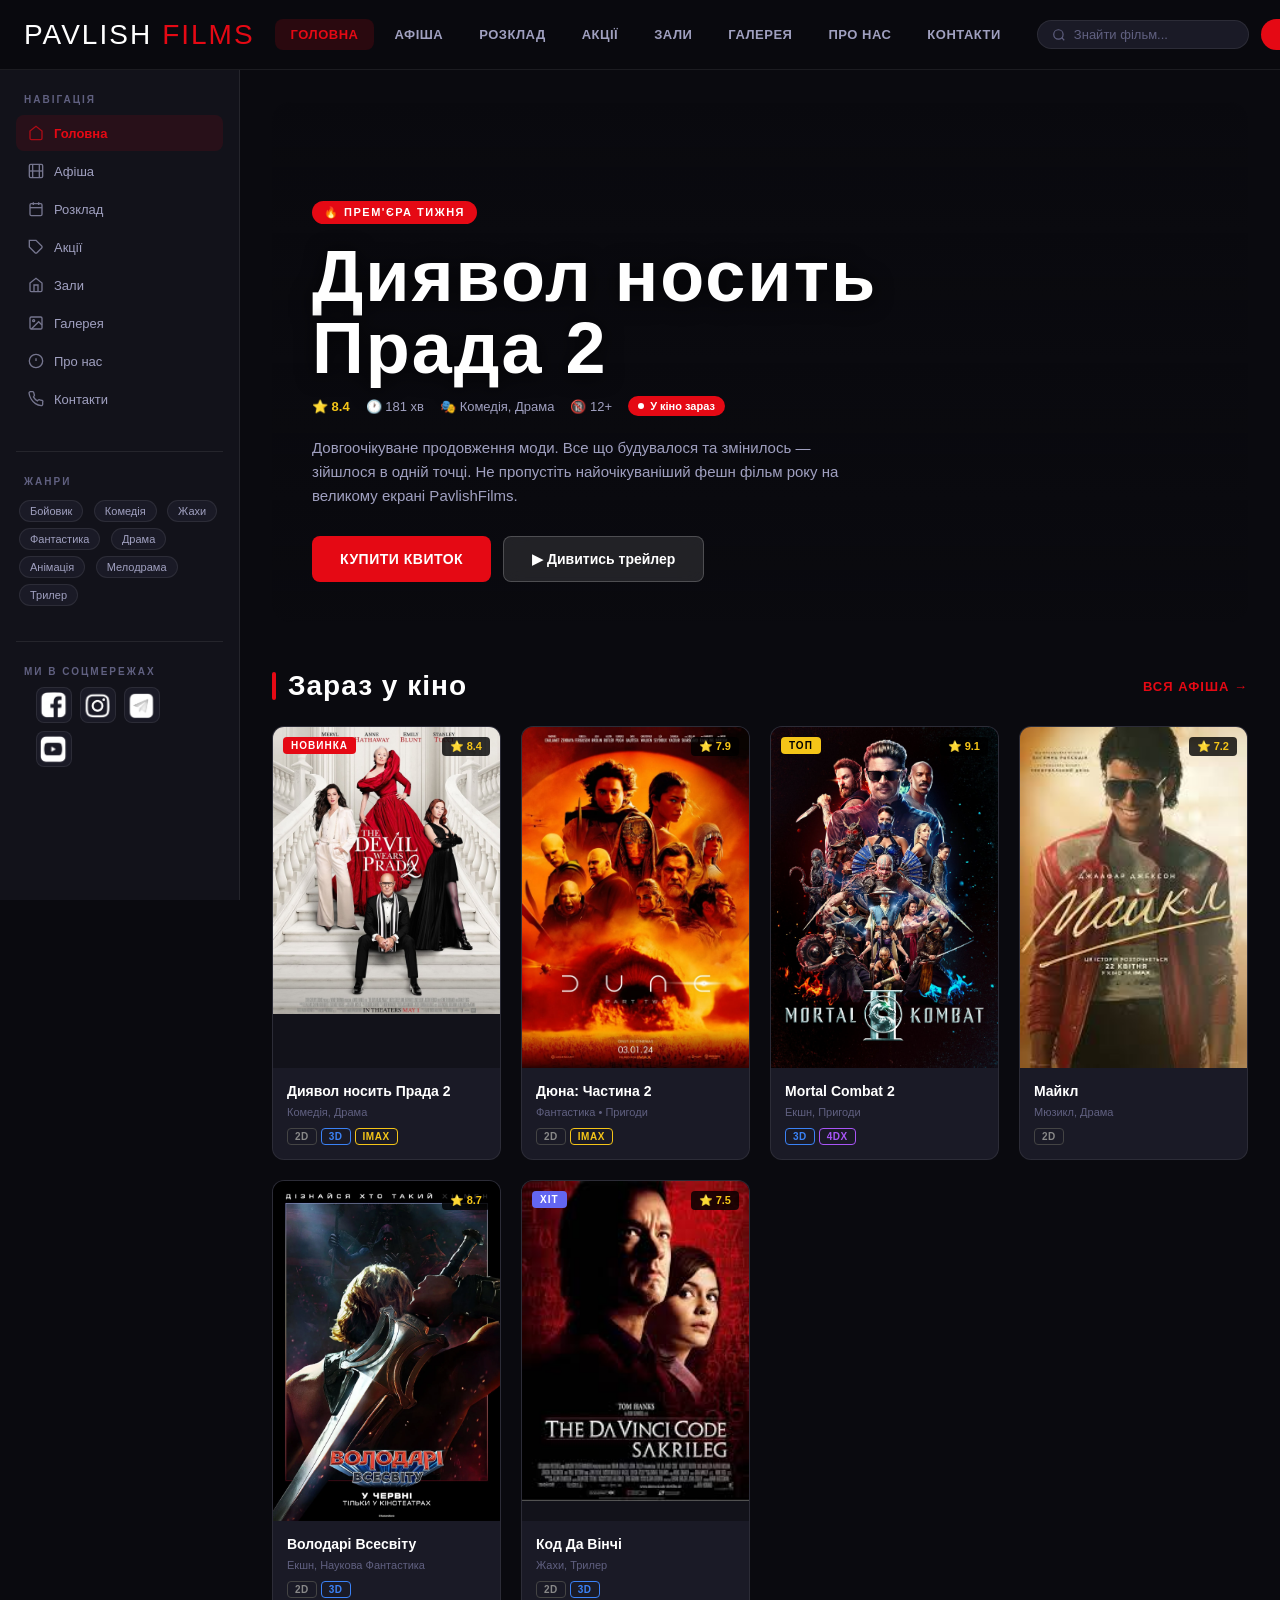
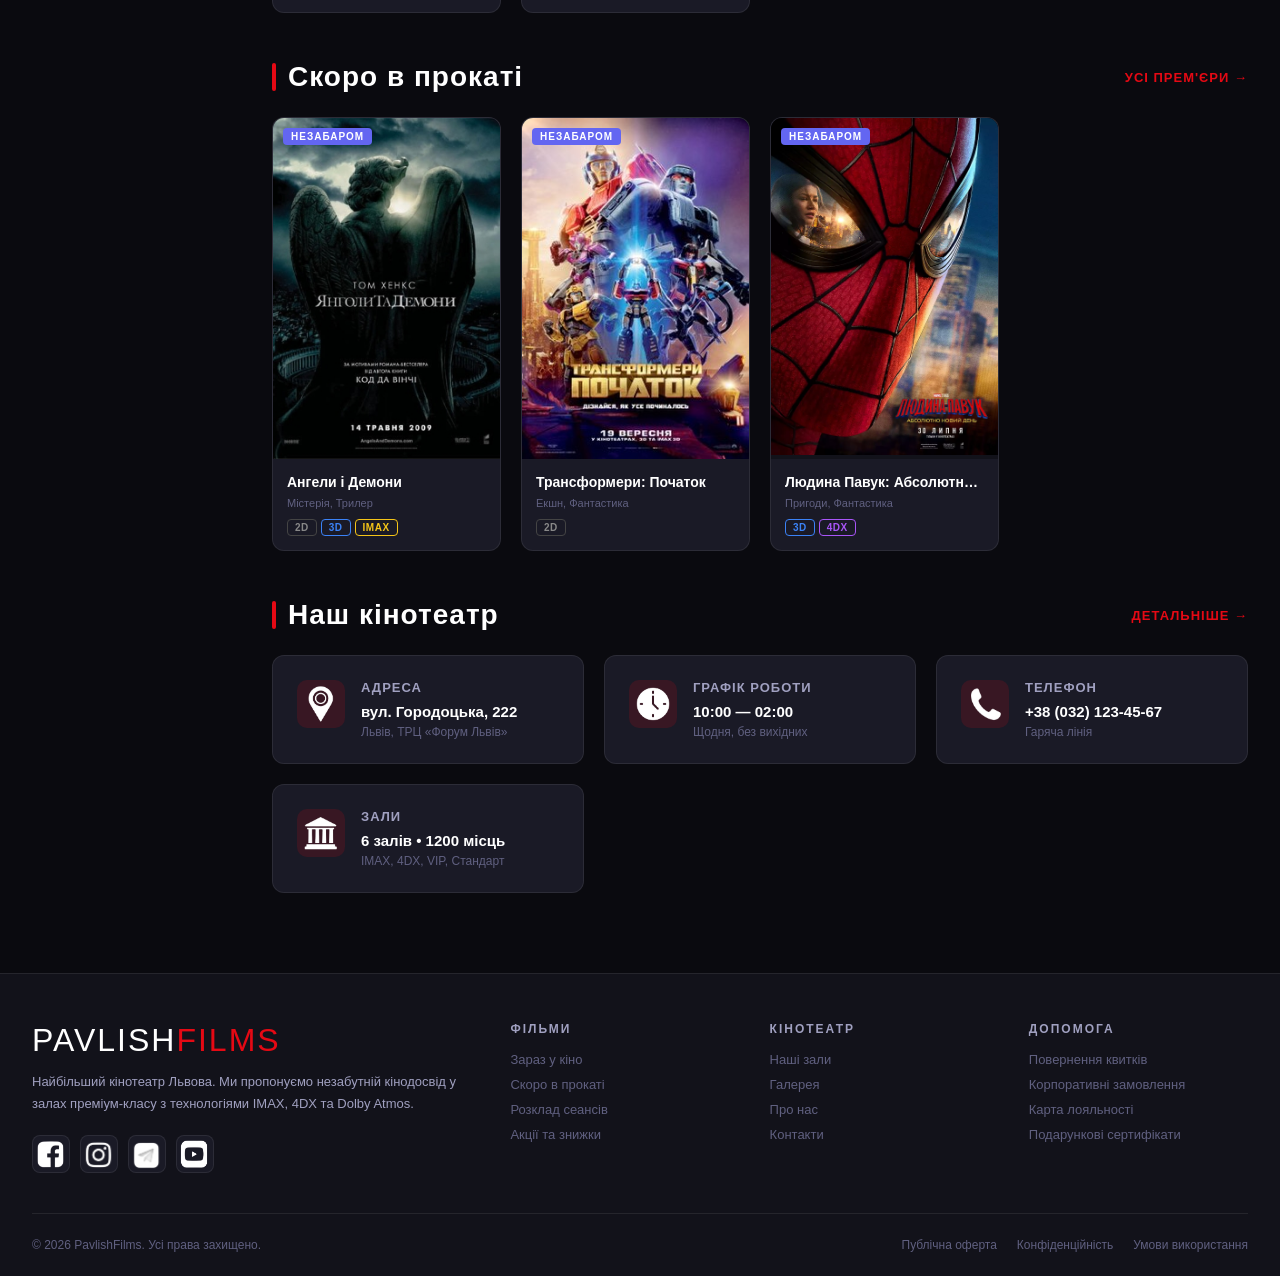
==== commit 9ef56a88: "Rename folder and files to english" ====
--- a/index.html
+++ b/index.html
@@ -192,7 +192,7 @@
             <div class="movie-rating">⭐ 7.9</div>
             <div class="movie-poster-overlay">
               <a href="pages/schedule.html" class="btn-buy-ticket">Купити Квиток</a>
-              <button class="btn-trailer" data-trailer="./трейлери/ytdown-youtube-dune-3-official-trailer-2026-media-ubhiz96w6n8-001-1080p_kimJ7Gg1.mp4">▶ Трейлер</button>
+              <button class="btn-trailer" data-trailer="./trailers/ytdown-youtube-dune-3-official-trailer-2026-media-ubhiz96w6n8-001-1080p_kimJ7Gg1.mp4">▶ Трейлер</button>
             </div>
           </div>
           <div class="movie-info">
@@ -212,7 +212,7 @@
             <div class="movie-rating">⭐ 9.1</div>
             <div class="movie-poster-overlay">
               <a href="pages/schedule.html" class="btn-buy-ticket">Купити Квиток</a>
-              <button class="btn-trailer" data-trailer="./трейлери/ytdown-youtube-mortal-kombat-2-official-final-trailer-2-media-72fh-e6jvnm-001-10_TXSnvNCp.mp4">▶ Трейлер</button>
+              <button class="btn-trailer" data-trailer="./trailers/ytdown-youtube-mortal-kombat-2-official-final-trailer-2-media-72fh-e6jvnm-001-10_TXSnvNCp.mp4">▶ Трейлер</button>
             </div>
           </div>
           <div class="movie-info">
@@ -231,7 +231,7 @@
             <div class="movie-rating">⭐ 7.2</div>
             <div class="movie-poster-overlay">
               <a href="pages/schedule.html" class="btn-buy-ticket">Купити Квиток</a>
-              <button class="btn-trailer" data-trailer="./трейлери/ytdown-youtube-michael-official-final-trailer-2026-media-jel06ulwul8-001-1080p_HpMCUUdp.mp4">▶ Трейлер</button>
+              <button class="btn-trailer" data-trailer="./trailers/ytdown-youtube-michael-official-final-trailer-2026-media-jel06ulwul8-001-1080p_HpMCUUdp.mp4">▶ Трейлер</button>
             </div>
           </div>
           <div class="movie-info">
@@ -249,7 +249,7 @@
             <div class="movie-rating">⭐ 8.7</div>
             <div class="movie-poster-overlay">
               <a href="pages/schedule.html" class="btn-buy-ticket">Купити Квиток</a>
-              <button class="btn-trailer" data-trailer="./трейлери/ytdown-youtube-masters-of-the-universe-official-trailer-media-snwnfucbl-0-001-10_L1HUINKO.mp4">▶ Трейлер</button>
+              <button class="btn-trailer" data-trailer="./trailers/ytdown-youtube-masters-of-the-universe-official-trailer-media-snwnfucbl-0-001-10_L1HUINKO.mp4">▶ Трейлер</button>
             </div>
           </div>
           <div class="movie-info">
@@ -269,7 +269,7 @@
             <div class="movie-rating">⭐ 7.5</div>
             <div class="movie-poster-overlay">
               <a href="pages/schedule.html" class="btn-buy-ticket">Купити Квиток</a>
-              <button class="btn-trailer" data-trailer="./трейлери/ytdown-youtube-the-da-vinci-code-official-trailer-2006-media-5su9mt8829k-001-10_mnfcfIyE.mp4">▶ Трейлер</button>
+              <button class="btn-trailer" data-trailer="./trailers/ytdown-youtube-the-da-vinci-code-official-trailer-2006-media-5su9mt8829k-001-10_mnfcfIyE.mp4">▶ Трейлер</button>
             </div>
           </div>
           <div class="movie-info">
@@ -296,7 +296,7 @@
             <div><img src="./Angely_i_demony.jpg" alt="angel"></div>
             <div class="movie-badge badge-soon">Незабаром</div>
             <div class="movie-poster-overlay">
-              <button class="btn-trailer" data-trailer="./трейлери/ytdown-youtube-angels-demons-in-theaters-5-15-09-media-ekftp1uqg1o-001-1080p_m6Y2mTqE.mp4">▶ Трейлер</button>
+              <button class="btn-trailer" data-trailer="./trailers/ytdown-youtube-angels-demons-in-theaters-5-15-09-media-ekftp1uqg1o-001-1080p_m6Y2mTqE.mp4">▶ Трейлер</button>
             </div>
           </div>
           <div class="movie-info">
@@ -314,7 +314,7 @@
             <div><img src="./Трансформери_Початок_-_постер.jpg" alt="transformer"></div>
             <div class="movie-badge badge-soon">Незабаром</div>
             <div class="movie-poster-overlay">
-              <button class="btn-trailer" data-trailer="./трейлери/ytdown-youtube-transformers-one-official-trailer-2024-h-media-0rmjxxkdrsm-001-10_ZJxefe66.mp4">▶ Трейлер</button>
+              <button class="btn-trailer" data-trailer="./trailers/ytdown-youtube-transformers-one-official-trailer-2024-h-media-0rmjxxkdrsm-001-10_ZJxefe66.mp4">▶ Трейлер</button>
             </div>
           </div>
           <div class="movie-info">
@@ -330,7 +330,7 @@
             <div><img src="./sprider.webp" alt="spider"></div>
             <div class="movie-badge badge-soon">Незабаром</div>
             <div class="movie-poster-overlay">
-              <button class="btn-trailer" data-trailer="./трейлери/ytdown-youtube-spider-man-brand-new-day-official-traile-media-tt5f0dqowja-001-10_CSfU6tvU.mp4">▶ Трейлер</button>
+              <button class="btn-trailer" data-trailer="./trailers/ytdown-youtube-spider-man-brand-new-day-official-traile-media-tt5f0dqowja-001-10_CSfU6tvU.mp4">▶ Трейлер</button>
             </div>
           </div>
           <div class="movie-info">
